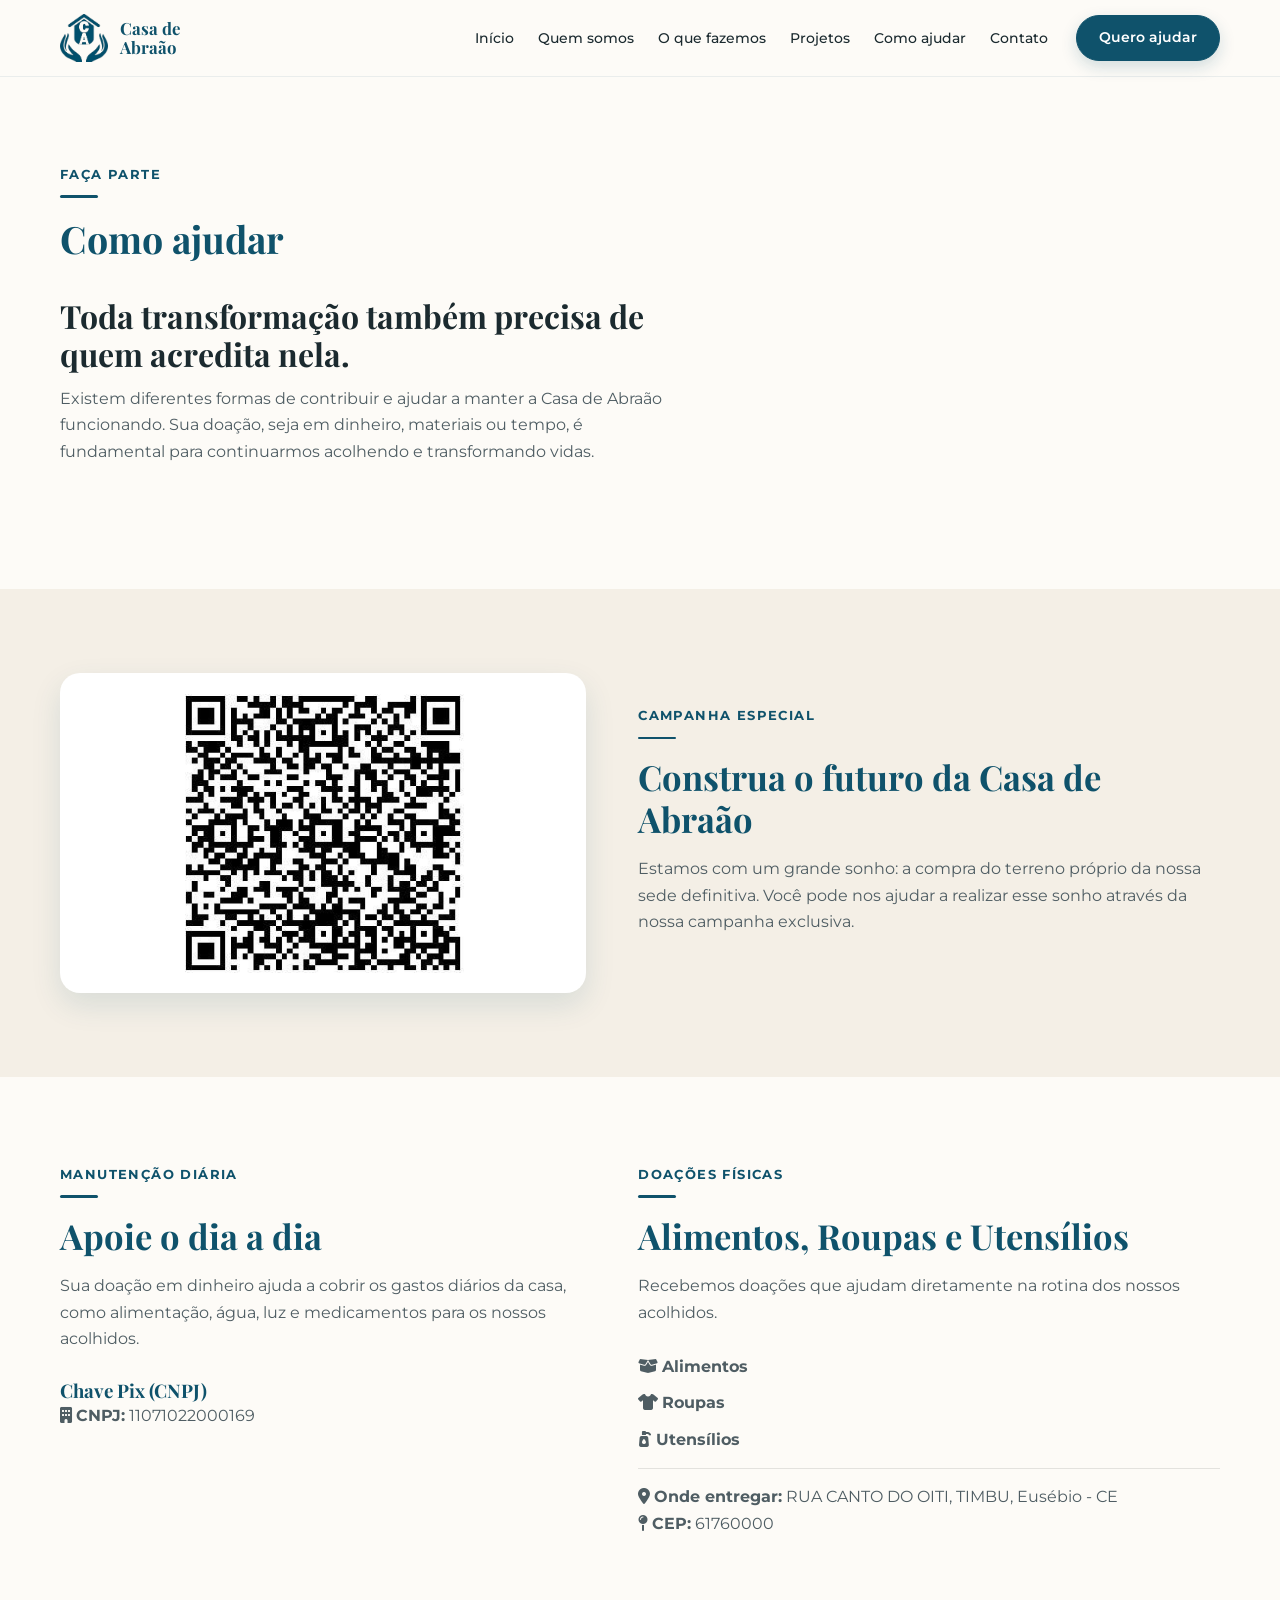
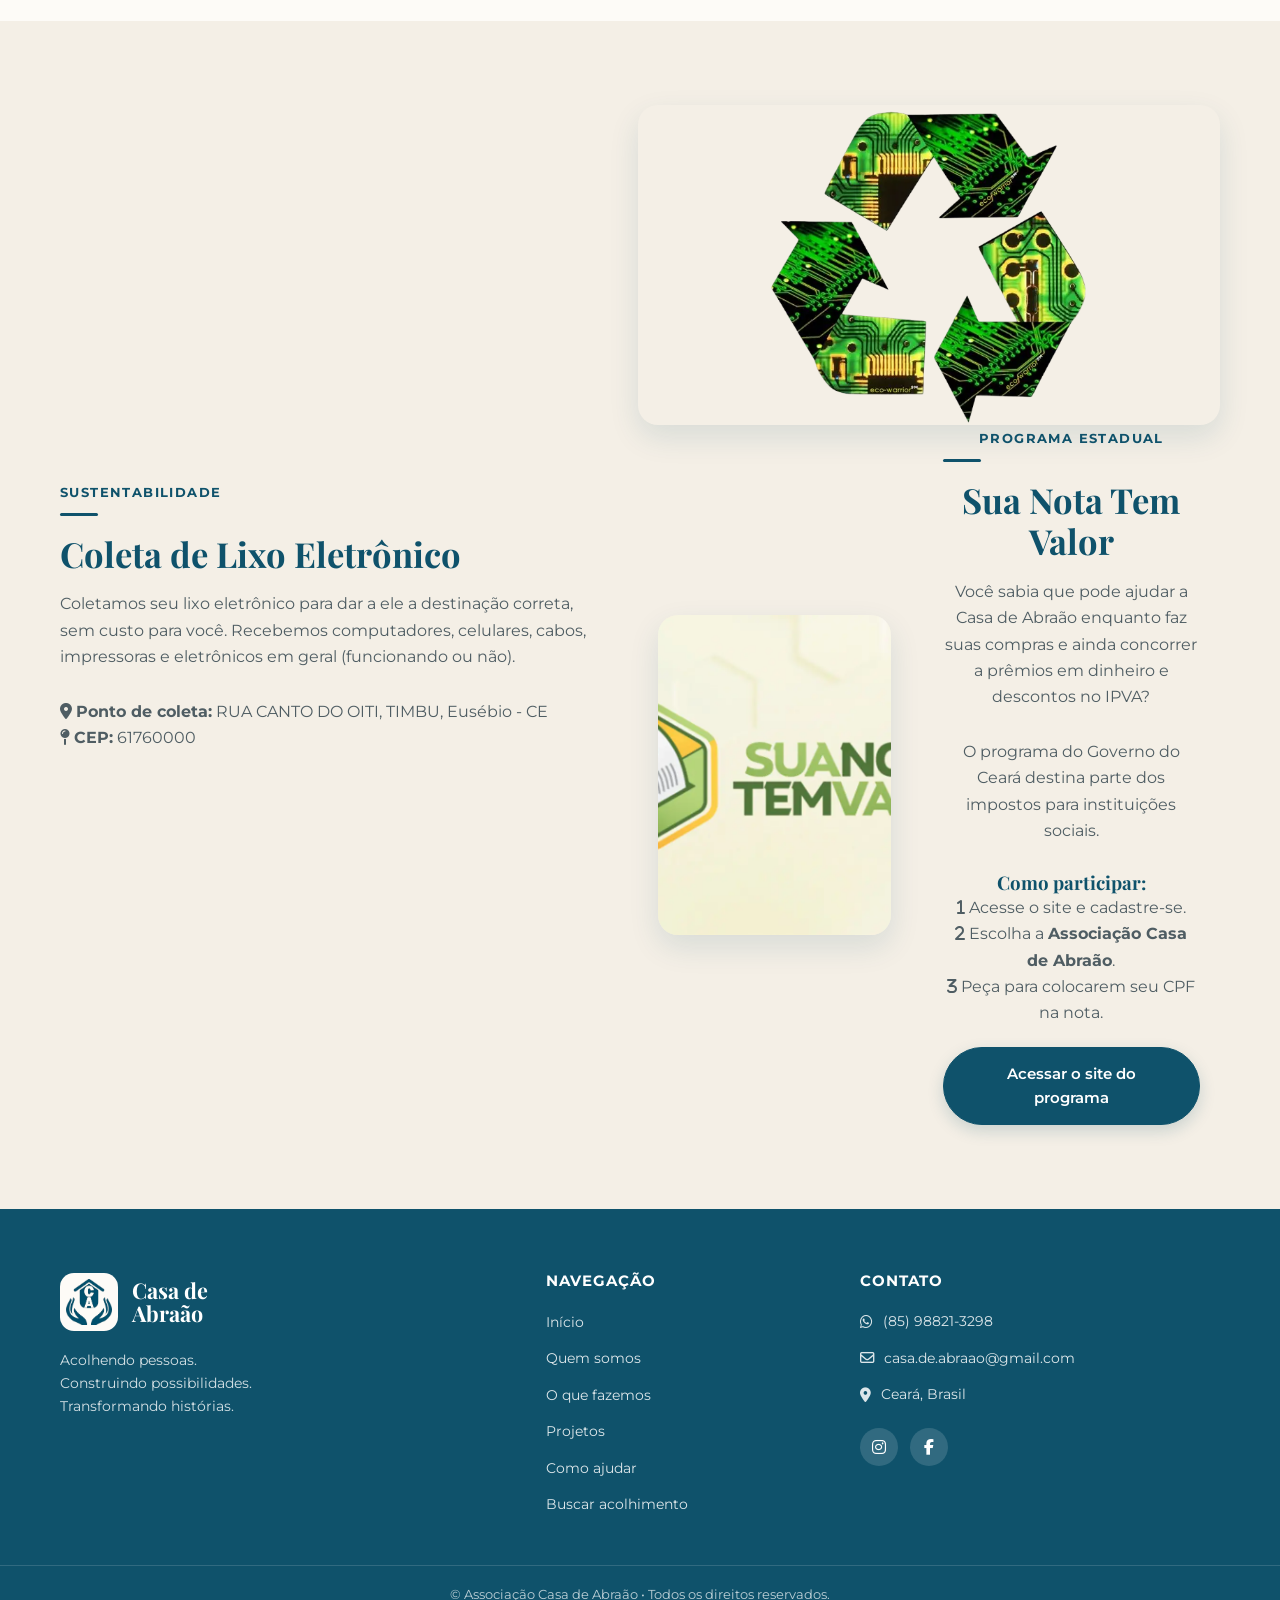
==== como-ajudar.html @ 3b18962f "Update como-ajudar.html" ====
<!DOCTYPE html>
<html lang="pt-BR">
<head>
    <meta charset="UTF-8">
    <meta name="viewport" content="width=device-width, initial-scale=1.0">
    <title>Como Ajudar | Casa de Abraão</title>

    <link rel="icon" type="image/webp" sizes="32x32" href="./assets/logo_casa_de_abraao-semfundo.webp">
    <link rel="preconnect" href="https://fonts.googleapis.com">
    <link rel="preconnect" href="https://fonts.gstatic.com" crossorigin>
    <link href="https://fonts.googleapis.com/css2?family=Montserrat:wght@400;500;600;700&family=Playfair+Display:ital,wght@0,500;0,600;0,700;1,500;1,600&display=swap" rel="stylesheet">
    <link rel="stylesheet" href="https://cdnjs.cloudflare.com/ajax/libs/font-awesome/6.4.0/css/all.min.css">
    <link rel="stylesheet" href="style.css">
</head>
<body>

    <!-- HEADER (Copiado do index) -->
    <header class="site-header">
        <div class="container header-inner">
            <a href="index.html" class="brand">
                <img src="./assets/logo_casa_de_abraao-semfundo.webp" alt="Logo Casa de Abraão">
                <span class="brand-title">Casa de<br>Abraão</span>
            </a>
            <button class="menu-toggle" id="menuToggle" aria-label="Abrir menu" aria-expanded="false" aria-controls="mainNav">
                <i class="fa-solid fa-bars"></i>
            </button>
            <nav class="main-nav" id="mainNav" aria-label="Navegação principal">
                <ul class="nav-list">
                    <li><a href="index.html" class="nav-link">Início</a></li>
                    <li><a href="index.html#quem-somos" class="nav-link">Quem somos</a></li>
                    <li><a href="index.html#como-atuamos" class="nav-link">O que fazemos</a></li>
                    <li><a href="index.html#projetos" class="nav-link">Projetos</a></li>
                    <li><a href="como-ajudar.html" class="nav-link">Como ajudar</a></li>
                    <li><a href="index.html#contato" class="nav-link">Contato</a></li>
                </ul>
                <a href="#doacoes" class="btn btn-primary btn-sm nav-cta">Quero ajudar</a>
            </nav>
        </div>
    </header>

    <main>
        <!-- TOPO -->
        <section class="section">
            <div class="container">
                <div class="section-header">
                    <span class="section-tag">Faça parte</span>
                    <div class="tag-line"></div>
                    <h2>Como ajudar</h2>
                </div>
                <div class="ajudar-intro">
                    <h3>Toda transformação também precisa de quem acredita nela.</h3>
                    <p>Existem diferentes formas de contribuir e ajudar a manter a Casa de Abraão funcionando. Sua doação, seja em dinheiro, materiais ou tempo, é fundamental para continuarmos acolhendo e transformando vidas.</p>
                </div>
            </div>
        </section>

        <!-- 1. CAMPANHA DO TERRENO -->
        <section class="section apoio" id="doacoes">
            <div class="container apoio-grid">
                <div class="apoio-media" style="text-align: center;">
                    <img src="./assets/qrcode-terreno.webp" alt="QR Code para doação do terreno" style="object-fit: contain; background: var(--white); padding: 20px;">
                </div>
                <div class="apoio-content">
                    <span class="section-tag">Campanha Especial</span>
                    <div class="tag-line"></div>
                    <h2>Construa o futuro da Casa de Abraão</h2>
                    <p>Estamos com um grande sonho: a compra do terreno próprio da nossa sede definitiva. Você pode nos ajudar a realizar esse sonho através da nossa campanha exclusiva.</p>
                </div>
            </div>
        </section>
        <!-- 2. MANUTENÇÃO E DOAÇÕES FÍSICAS -->
        <section class="section">
            <div class="container">
                <!-- Usando o apoio-grid nativo de vocês (que já vira 1 coluna no mobile) -->
                <div class="apoio-grid" style="align-items: flex-start;">
                    
                    <!-- Manutenção -->
                    <div class="apoio-content">
                        <span class="section-tag">Manutenção Diária</span>
                        <div class="tag-line"></div>
                        <h2>Apoie o dia a dia</h2>
                        <p>Sua doação em dinheiro ajuda a cobrir os gastos diários da casa, como alimentação, água, luz e medicamentos para os nossos acolhidos.</p>
                        <div class="requisitos-acolhimento" style="margin-top: 20px;">
                            <h3>Chave Pix (CNPJ)</h3>
                            <ul class="lista-requisitos">
                                <li class="requisito-item">
                                    <i class="fa-solid fa-building"></i>
                                    <span><strong>CNPJ:</strong> 11071022000169</span>
                                </li>
                            </ul>
                        </div>
                    </div>

                    <!-- Doações Físicas -->
                     <div class="apoio-content">
                        <span class="section-tag">Doações Físicas</span>
                        <div class="tag-line"></div>
                        <h2>Alimentos, Roupas e Utensílios</h2>
                        <p>Recebemos doações que ajudam diretamente na rotina dos nossos acolhidos.</p>
                        <div class="requisitos-acolhimento" style="margin-top: 20px;">
                            <ul class="lista-requisitos" style="margin-bottom: 15px;">
                                <li class="requisito-item" style="margin-bottom: 10px;">
                                    <i class="fa-solid fa-box-open"></i>
                                    <span><strong>Alimentos</strong></span>
                                </li>
                                <li class="requisito-item" style="margin-bottom: 10px;">
                                    <i class="fa-solid fa-shirt"></i>
                                    <span><strong>Roupas</strong></span>
                                </li>
                                <li class="requisito-item">
                                    <i class="fa-solid fa-pump-soap"></i>
                                    <span><strong>Utensílios</strong></span>
                                </li>
                            </ul>
                            <p style="margin: 0; padding-top: 15px; border-top: 1px solid rgba(0,0,0,0.1);">
                                <span><i class="fa-solid fa-location-dot"></i> <strong>Onde entregar:</strong> RUA CANTO DO OITI, TIMBU, Eusébio - CE</span><br>
                                <span><i class="fa-solid fa-map-pin"></i> <strong>CEP:</strong> 61760000</span>
                            </p>
                        </div>
                    </div>

                </div>
            </div>
        </section>

        <!-- 3. RECICLAGEM DE LIXO ELETRÔNICO (Fundo bege, imagem invertida) -->
        <section class="section projetos">
            <div class="container apoio-grid">
                <div class="apoio-content">
                    <span class="section-tag">Sustentabilidade</span>
                    <div class="tag-line"></div>
                    <h2>Coleta de Lixo Eletrônico</h2>
                    <p>Coletamos seu lixo eletrônico para dar a ele a destinação correta, sem custo para você. Recebemos computadores, celulares, cabos, impressoras e eletrônicos em geral (funcionando ou não).</p>
                   <p style="margin: 0;">
                        <span><i class="fa-solid fa-location-dot"></i> <strong>Ponto de coleta:</strong> RUA CANTO DO OITI, TIMBU, Eusébio - CE</span><br>
                        <span><i class="fa-solid fa-map-pin"></i> <strong>CEP:</strong> 61760000</span>
                    </p>
                </div>
               <div class="apoio-media" style="text-align: center;">
                 <img src="./assets/eletronico.webp" alt="Coleta de lixo eletrônico" style="object-fit: contain; height: auto; max-height: 320px; margin: 0 auto;>
                </div>
            </div>
        </section>

        <!-- 4. SUA NOTA TEM VALOR (Fundo branco, imagem normal) -->
        <section class="section">
            <div class="container apoio-grid">
                <div class="apoio-media">
                    <!-- Substituir pela foto real da nota fiscal ou programa -->
                    <img src="./assets/sua-nota-tem-valor.webp" alt="Programa Sua Nota Tem Valor">
                </div>
                <div class="apoio-content">
                    <span class="section-tag">Programa Estadual</span>
                    <div class="tag-line"></div>
                    <h2>Sua Nota Tem Valor</h2>
                    <p>Você sabia que pode ajudar a Casa de Abraão enquanto faz suas compras e ainda concorrer a prêmios em dinheiro e descontos no IPVA?</p>
                    <p>O programa do Governo do Ceará destina parte dos impostos para instituições sociais.</p>
                    
                    <div class="requisitos-acolhimento">
                        <h3>Como participar:</h3>
                        <ul class="lista-requisitos">
                            <li class="requisito-item">
                                <i class="fa-solid fa-1"></i>
                                <span>Acesse o site e cadastre-se.</span>
                            </li>
                            <li class="requisito-item">
                                <i class="fa-solid fa-2"></i>
                                <span>Escolha a <strong>Associação Casa de Abraão</strong>.</span>
                            </li>
                            <li class="requisito-item">
                                <i class="fa-solid fa-3"></i>
                                <span>Peça para colocarem seu CPF na nota.</span>
                            </li>
                        </ul>
                    </div>
                    <a href="https://suanotatemvalor.sefaz.ce.gov.br" target="_blank" rel="noopener noreferrer" class="btn btn-primary" style="margin-top: 20px;">Acessar o site do programa</a>
                </div>
            </div>
        </section>
    </main>

    <!-- FOOTER (Copiado do index) -->
    <footer class="site-footer" id="contato">
        <div class="container footer-grid">
            <div class="footer-brand">
                <div class="footer-logo-wrap">
                    <div class="footer-logo-badge">
                        <img src="./assets/logo_casa_de_abraao-semfundo.webp" alt="Logo Casa de Abraão">
                    </div>
                    <span class="footer-brand-name">Casa de<br>Abraão</span>
                </div>
                <p>Acolhendo pessoas.<br>Construindo possibilidades.<br>Transformando histórias.</p>
            </div>
            <nav class="footer-col" aria-label="Navegação do rodapé">
                <h3>Navegação</h3>
                <ul>
                    <li><a href="index.html">Início</a></li>
                    <li><a href="index.html#quem-somos">Quem somos</a></li>
                    <li><a href="index.html#como-atuamos">O que fazemos</a></li>
                    <li><a href="index.html#projetos">Projetos</a></li>
                    <li><a href="como-ajudar.html">Como ajudar</a></li>
                    <li><a href="index.html#pedir-ajuda">Buscar acolhimento</a></li>
                </ul>
            </nav>
            <div class="footer-col">
                <h3>Contato</h3>
                <ul class="contact-list">
                    <li><a href="https://wa.me/5585988213298" target="_blank" rel="noopener noreferrer"><i class="fa-brands fa-whatsapp"></i> (85) 98821-3298</a></li>
                    <li><a href="mailto:casa.de.abraao@gmail.com"><i class="fa-regular fa-envelope"></i> casa.de.abraao@gmail.com</a></li>
                    <li><span><i class="fa-solid fa-location-dot"></i> Ceará, Brasil</span></li>
                </ul>
                <div class="social-links">
                    <a href="https://www.instagram.com/casadeabraao/" aria-label="Instagram" title="Instagram" target="_blank"><i class="fa-brands fa-instagram"></i></a>
                    <a href="https://www.facebook.com/casade.abraao/" aria-label="Facebook" title="Facebook" target="_blank"><i class="fa-brands fa-facebook-f"></i></a>
                </div>
            </div>
        </div>
        <div class="footer-bottom">
            <div class="container">
                <p>&copy; Associação Casa de Abraão • Todos os direitos reservados.</p>
            </div>
        </div>
    </footer>

    <script>
        const menuToggle = document.getElementById('menuToggle');
        const mainNav = document.getElementById('mainNav');
        menuToggle.addEventListener('click', () => {
            const isOpen = mainNav.classList.toggle('is-open');
            menuToggle.setAttribute('aria-expanded', isOpen);
            menuToggle.innerHTML = isOpen ? '<i class="fa-solid fa-xmark"></i>' : '<i class="fa-solid fa-bars"></i>';
        });
        mainNav.querySelectorAll('a').forEach(link => {
            link.addEventListener('click', () => {
                mainNav.classList.remove('is-open');
                menuToggle.setAttribute('aria-expanded', 'false');
                menuToggle.innerHTML = '<i class="fa-solid fa-bars"></i>';
            });
        });
    </script>
</body>
</html>
---- style.css ----
:root {
    --bg-cream: #fdfbf7;
    --bg-warm: #f4efe6;
    --primary: #0f526b;
    --primary-dark: #0a3c4f;
    --sage: #7f948c;
    --ink: #1b2a2f;
    --text: #4f5d63;
    --white: #ffffff;
    --radius: 16px;
    --shadow-sm: 0 6px 18px rgba(15, 82, 107, 0.08);
    --shadow-md: 0 12px 30px rgba(15, 82, 107, 0.12);
}

*, *::before, *::after {
    box-sizing: border-box;
    margin: 0;
    padding: 0;
}

html {
    scroll-behavior: smooth;
    scroll-padding-top: 84px;
}

body {
    font-family: 'Montserrat', sans-serif;
    background-color: var(--bg-cream);
    color: var(--text);
    line-height: 1.65;
    overflow-x: hidden;
    -webkit-font-smoothing: antialiased;
}

img {
    display: block;
    max-width: 100%;
}

a {
    color: inherit;
    text-decoration: none;
}

ul {
    list-style: none;
}

h1, h2, h3 {
    font-family: 'Playfair Display', Georgia, serif;
    color: var(--primary);
    line-height: 1.2;
}

.container {
    width: min(1160px, calc(100% - 40px));
    margin-inline: auto;
}

.section {
    padding: 84px 0;
}

/* TAGS E CABEÇALHOS DE SEÇÃO */
.section-tag {
    display: inline-block;
    font-family: 'Montserrat', sans-serif;
    font-size: 0.8rem;
    font-weight: 700;
    letter-spacing: 1.4px;
    text-transform: uppercase;
    color: var(--primary);
}

.section-tag.light {
    color: rgba(255, 255, 255, 0.8);
}

.tag-line {
    width: 38px;
    height: 2.5px;
    background-color: var(--primary);
    border-radius: 4px;
    margin: 8px 0 18px;
}

.tag-line.light {
    background-color: var(--white);
}

.section-header {
    margin-bottom: 36px;
}

.section-header h2 {
    font-size: clamp(1.85rem, 3vw, 2.35rem);
    font-weight: 700;
}

.section-header.light h2 {
    color: var(--white);
}

.section-cta {
    text-align: center;
    margin-top: 38px;
}

/* BOTÕES */
.btn {
    display: inline-flex;
    align-items: center;
    justify-content: center;
    gap: 10px;
    padding: 14px 28px;
    border-radius: 999px;
    font-family: 'Montserrat', sans-serif;
    font-size: 0.92rem;
    font-weight: 600;
    transition: background-color 0.25s ease, color 0.25s ease, transform 0.2s ease, box-shadow 0.25s ease;
    cursor: pointer;
    border: 1.5px solid transparent;
}

.btn:hover {
    transform: translateY(-2px);
}

.btn-sm {
    padding: 10px 22px;
    font-size: 0.88rem;
}

.btn-primary {
    background-color: var(--primary);
    color: var(--white);
    border-color: var(--primary);
    box-shadow: 0 6px 16px rgba(15, 82, 107, 0.18);
}

.btn-primary:hover {
    background-color: var(--primary-dark);
    border-color: var(--primary-dark);
    box-shadow: 0 10px 22px rgba(15, 82, 107, 0.25);
}

.btn-outline {
    background-color: transparent;
    color: var(--primary);
    border-color: var(--primary);
}

.btn-outline:hover {
    background-color: rgba(15, 82, 107, 0.07);
}

/* HEADER */
.site-header {
    position: sticky;
    top: 0;
    z-index: 1000;
    background-color: rgba(253, 251, 247, 0.95);
    backdrop-filter: blur(8px);
    border-bottom: 1px solid rgba(15, 82, 107, 0.08);
}

.header-inner {
    display: flex;
    align-items: center;
    justify-content: space-between;
    gap: 24px;
    min-height: 76px;
}

.brand {
    display: flex;
    align-items: center;
    gap: 12px;
    flex-shrink: 0;
}

.brand img {
    height: 48px;
    width: auto;
}

.brand-title {
    font-family: 'Playfair Display', Georgia, serif;
    font-size: 1.05rem;
    font-weight: 700;
    line-height: 1.15;
    color: var(--primary);
}

.main-nav {
    display: flex;
    align-items: center;
    gap: 28px;
}

.nav-list {
    display: flex;
    align-items: center;
    gap: 24px;
}

.nav-link {
    font-size: 0.9rem;
    font-weight: 500;
    color: var(--ink);
    transition: color 0.2s ease;
}

.nav-link:hover {
    color: var(--primary);
}

.menu-toggle {
    display: none;
    align-items: center;
    justify-content: center;
    width: 42px;
    height: 42px;
    border-radius: 10px;
    border: 1px solid rgba(15, 82, 107, 0.2);
    background: var(--white);
    color: var(--primary);
    font-size: 1.2rem;
    cursor: pointer;
}

/* HERO */
.hero {
    position: relative;
    min-height: 78vh;
    display: flex;
    align-items: center;
    padding: 72px 0;
    background-color: var(--bg-cream);
    background-image:
        linear-gradient(90deg, rgba(253, 251, 247, 0.98) 0%, rgba(253, 251, 247, 0.92) 42%, rgba(253, 251, 247, 0.15) 75%, rgba(253, 251, 247, 0) 100%),
        url('./assets/banner.webp');
    background-size: cover;
    background-position: right center;
    background-repeat: no-repeat;
}

.hero-content {
    max-width: 560px;
}

.hero-content h1 {
    font-size: clamp(2.5rem, 5vw, 3.8rem);
    font-weight: 700;
    line-height: 1.08;
    margin-bottom: 22px;
}

.hero-content h1 span {
    font-style: italic;
    font-weight: 600;
}

.hero-content p {
    font-size: 1rem;
    color: var(--text);
    max-width: 490px;
    margin-bottom: 34px;
}

.hero-actions {
    display: flex;
    flex-wrap: wrap;
    gap: 14px;
}

/* NOSSO PROPÓSITO */
.proposito-grid {
    display: grid;
    grid-template-columns: 0.85fr 1.35fr 1fr;
    align-items: center;
    gap: 44px;
}

.proposito-slogan p {
    font-family: 'Playfair Display', Georgia, serif;
    font-style: italic;
    font-size: clamp(1.5rem, 2.4vw, 2rem);
    line-height: 1.25;
    color: var(--sage);
    font-weight: 500;
}

.proposito-text h2 {
    font-size: clamp(1.7rem, 2.7vw, 2.2rem);
    margin-bottom: 18px;
}

.proposito-media img {
    width: 100%;
    max-width: 340px;
    height: 390px;
    margin-inline: auto;
    object-fit: cover;
    border-radius: 20px;
    box-shadow: var(--shadow-md);
}

/* COMO ATUAMOS */
.atuamos {
    background-color: var(--primary);
}

.atuamos-grid {
    display: grid;
    grid-template-columns: repeat(4, 1fr);
    gap: 22px;
}

.atuamos-card {
    background-color: var(--bg-cream);
    border-radius: var(--radius);
    padding: 30px 24px;
    box-shadow: 0 10px 24px rgba(0, 0, 0, 0.14);
    transition: transform 0.25s ease;
}

.atuamos-card:hover {
    transform: translateY(-4px);
}

.card-icon {
    width: 52px;
    height: 52px;
    border-radius: 50%;
    background-color: var(--bg-warm);
    color: var(--primary);
    display: grid;
    place-items: center;
    font-size: 1.25rem;
    margin-bottom: 18px;
}

.atuamos-card h3 {
    font-family: 'Montserrat', sans-serif;
    font-size: 1.05rem;
    font-weight: 700;
    color: var(--ink);
    margin-bottom: 10px;
}

.atuamos-card p {
    font-size: 0.9rem;
    line-height: 1.55;
    color: var(--text);
}

/* QUEM SOMOS */
.quem-somos-grid {
    display: grid;
    grid-template-columns: 1fr 1fr;
    align-items: center;
    gap: 56px;
}

.quem-somos-media img {
    width: 100%;
    height: 410px;
    object-fit: cover;
    border-radius: 20px;
    box-shadow: var(--shadow-md);
}

.quem-somos-content h2 {
    font-size: clamp(1.75rem, 2.8vw, 2.25rem);
    margin-bottom: 18px;
}

.quem-somos-content p {
    margin-bottom: 28px;
}

/* PROJETOS */
.projetos {
    background-color: var(--bg-warm);
}

.projetos-grid {
    display: grid;
    grid-template-columns: repeat(4, 1fr);
    gap: 20px;
}

.projeto-card {
    background-color: var(--white);
    border-radius: var(--radius);
    overflow: hidden;
    box-shadow: var(--shadow-sm);
    transition: transform 0.25s ease, box-shadow 0.25s ease;
}

.projeto-card:hover {
    transform: translateY(-4px);
    box-shadow: var(--shadow-md);
}

.projeto-card img {
    width: 100%;
    height: 190px;
    object-fit: cover;
}

.projeto-card-body {
    padding: 18px 18px 20px;
}

.projeto-card h3 {
    font-family: 'Montserrat', sans-serif;
    font-size: 1rem;
    font-weight: 700;
    color: var(--ink);
    line-height: 1.3;
}

/* DEPOIMENTO */
.depoimento {
    position: relative;
    min-height: 320px;
    display: flex;
    align-items: center;
    overflow: hidden;
    background-color: var(--primary-dark);
}

.depoimento-bg {
    position: absolute;
    inset: 0;
    width: 100%;
    height: 100%;
    object-fit: cover;
    object-position: center 40%;
}

.depoimento-overlay {
    position: absolute;
    inset: 0;
    background: linear-gradient(90deg, rgba(10, 60, 79, 0.88) 0%, rgba(10, 60, 79, 0.6) 55%, rgba(10, 60, 79, 0.2) 100%);
}

.depoimento-content {
    position: relative;
    z-index: 2;
    padding: 56px 0;
}

.depoimento blockquote {
    max-width: 620px;
    font-family: 'Playfair Display', Georgia, serif;
    font-style: italic;
    font-size: clamp(1.6rem, 3.2vw, 2.55rem);
    line-height: 1.25;
    color: var(--white);
}

/* COMO AJUDAR */
.ajudar-intro {
    max-width: 620px;
    margin-bottom: 40px;
}

.ajudar-intro h3 {
    font-size: clamp(1.5rem, 2.6vw, 2rem);
    color: var(--ink);
    margin-bottom: 12px;
}

.ajudar-grid {
    display: grid;
    grid-template-columns: repeat(5, 1fr);
    gap: 20px;
}

.ajudar-item {
    display: flex;
    flex-direction: column;
    align-items: center;
    text-align: center;
    gap: 14px;
    padding: 20px 12px;
    border-radius: var(--radius);
    background: var(--white);
    box-shadow: var(--shadow-sm);
}

.ajudar-icon {
    width: 68px;
    height: 68px;
    border-radius: 50%;
    background-color: var(--bg-warm);
    color: var(--primary);
    display: grid;
    place-items: center;
    font-size: 1.55rem;
}

.ajudar-item h4 {
    font-size: 0.9rem;
    font-weight: 600;
    color: var(--ink);
    line-height: 1.35;
}

/* PEDIR AJUDA */
.apoio {
    background-color: var(--bg-warm);
}

.apoio-grid {
    display: grid;
    grid-template-columns: 0.95fr 1.05fr;
    align-items: center;
    gap: 52px;
}

.apoio-media img {
    width: 100%;
    height: 320px;
    object-fit: cover;
    border-radius: 20px;
    box-shadow: var(--shadow-md);
}

.apoio-content h2 {
    font-size: clamp(1.7rem, 2.7vw, 2.2rem);
    margin-bottom: 16px;
}

.apoio-content p {
    margin-bottom: 28px;
}

/* FOOTER */
.site-footer {
    background-color: var(--primary);
    color: var(--white);
    padding-top: 64px;
}

.footer-grid {
    display: grid;
    grid-template-columns: 1.4fr 0.85fr 1.15fr;
    gap: 48px;
    padding-bottom: 48px;
}

.footer-logo-wrap {
    display: flex;
    align-items: center;
    gap: 14px;
    margin-bottom: 18px;
}

.footer-logo-badge {
    width: 58px;
    height: 58px;
    border-radius: 14px;
    background-color: var(--bg-cream);
    padding: 6px;
    display: grid;
    place-items: center;
    flex-shrink: 0;
}

.footer-logo-badge img {
    width: 100%;
    height: 100%;
    object-fit: contain;
}

.footer-brand-name {
    font-family: 'Playfair Display', Georgia, serif;
    font-size: 1.35rem;
    font-weight: 700;
    line-height: 1.1;
}

.footer-brand p {
    font-size: 0.9rem;
    color: rgba(255, 255, 255, 0.82);
    line-height: 1.6;
}

.footer-col h3 {
    font-family: 'Montserrat', sans-serif;
    font-size: 0.92rem;
    font-weight: 700;
    text-transform: uppercase;
    letter-spacing: 1px;
    color: var(--white);
    margin-bottom: 18px;
}

.footer-col ul {
    display: flex;
    flex-direction: column;
    gap: 10px;
}

.footer-col a,
.footer-col span {
    display: inline-flex;
    align-items: center;
    gap: 10px;
    font-size: 0.9rem;
    color: rgba(255, 255, 255, 0.86);
    transition: color 0.2s ease;
}

.footer-col a:hover {
    color: var(--white);
}

.social-links {
    display: flex;
    gap: 12px;
    margin-top: 20px;
}

.social-links a {
    width: 38px;
    height: 38px;
    border-radius: 50%;
    background-color: rgba(255, 255, 255, 0.14);
    color: var(--white);
    display: grid;
    place-items: center;
    font-size: 1rem;
    transition: background-color 0.2s ease, transform 0.2s ease;
}

.social-links a:hover {
    background-color: var(--white);
    color: var(--primary);
    transform: translateY(-2px);
}

.footer-bottom {
    border-top: 1px solid rgba(255, 255, 255, 0.14);
    padding: 18px 0;
    text-align: center;
}

.footer-bottom p {
    font-size: 0.82rem;
    color: rgba(255, 255, 255, 0.72);
}

/* ==========================================
   RESPONSIVO (TABLET E MOBILE)
   ========================================== */
@media (max-width: 1024px) {
    .proposito-grid {
        grid-template-columns: 1fr 1fr;
    }

    .proposito-slogan {
        grid-column: 1 / -1;
    }

    .atuamos-grid,
    .projetos-grid {
        grid-template-columns: repeat(2, 1fr);
    }

    .ajudar-grid {
        grid-template-columns: repeat(3, 1fr);
    }
}

@media (max-width: 900px) {
    .menu-toggle {
        display: inline-flex;
    }

    .main-nav {
        position: absolute;
        top: 100%;
        left: 0;
        right: 0;
        flex-direction: column;
        align-items: stretch;
        gap: 16px;
        padding: 20px 24px 24px;
        background-color: var(--bg-cream);
        border-bottom: 1px solid rgba(15, 82, 107, 0.12);
        box-shadow: 0 14px 28px rgba(15, 82, 107, 0.12);
        display: none;
    }

    .main-nav.is-open {
        display: flex;
    }

    .nav-list {
        flex-direction: column;
        align-items: flex-start;
        gap: 14px;
    }

    .nav-cta {
        width: 100%;
    }
}

@media (max-width: 768px) {
    .section {
        padding: 60px 0;
    }

    .hero {
        min-height: auto;
        padding: 56px 0;
        background-image:
            linear-gradient(180deg, rgba(253, 251, 247, 0.94) 0%, rgba(253, 251, 247, 0.86) 100%),
            url('./assets/banner.webp');
        background-position: center;
    }

    .hero-actions {
        flex-direction: column;
        align-items: stretch;
    }

    .proposito-grid,
    .quem-somos-grid,
    .apoio-grid,
    .footer-grid {
        grid-template-columns: 1fr;
        gap: 32px;
    }

    .proposito-media img,
    .quem-somos-media img,
    .apoio-media img {
        height: 280px;
        max-width: 100%;
    }

    .atuamos-grid {
        grid-template-columns: 1fr;
    }

    .projetos-grid {
        grid-template-columns: repeat(2, 1fr);
        gap: 14px;
    }

    .projeto-card img {
        height: 140px;
    }

    .ajudar-grid {
        grid-template-columns: repeat(2, 1fr);
        gap: 14px;
    }

    /* Centraliza o 5º item na última linha no mobile */
    .ajudar-grid .ajudar-item:last-child {
        grid-column: 1 / -1;
        max-width: 240px;
        width: 100%;
        justify-self: center;
    }
}

@media (max-width: 420px) {
    .projetos-grid {
        grid-template-columns: 1fr;
    }
}
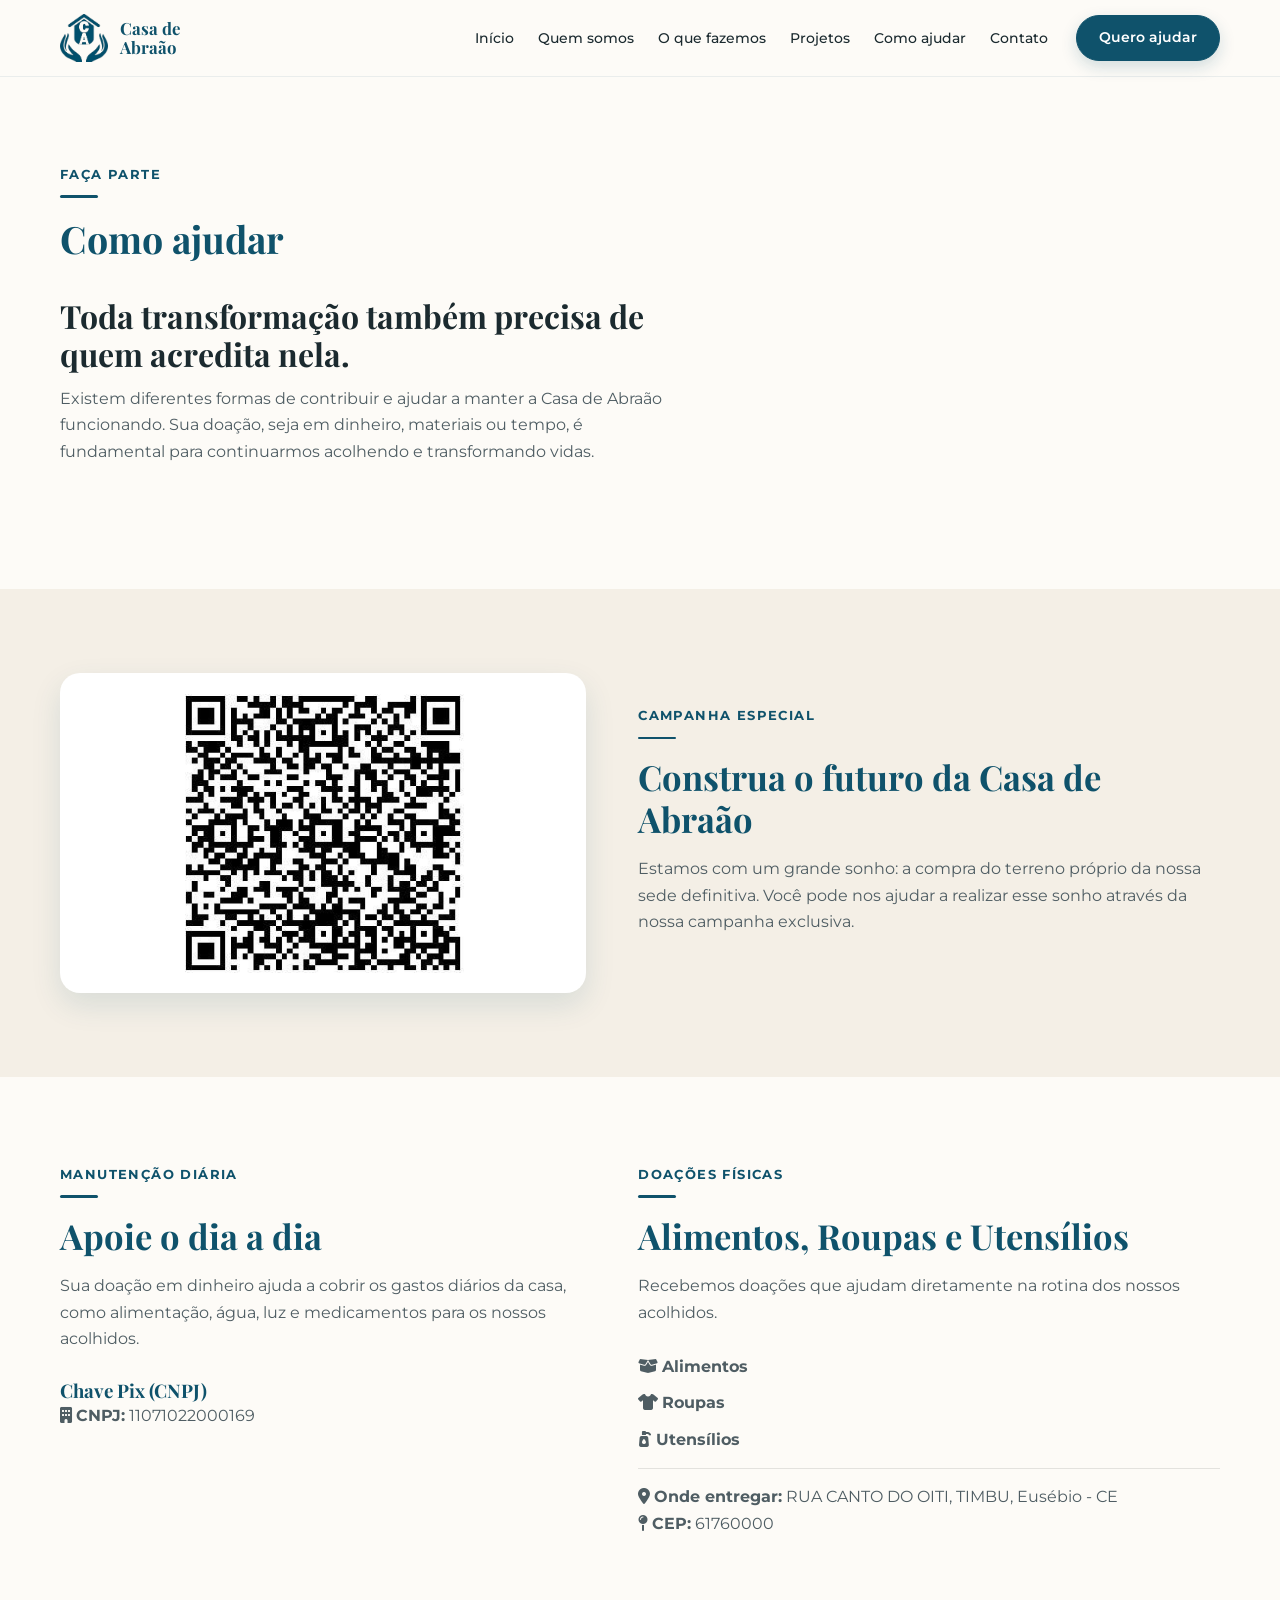
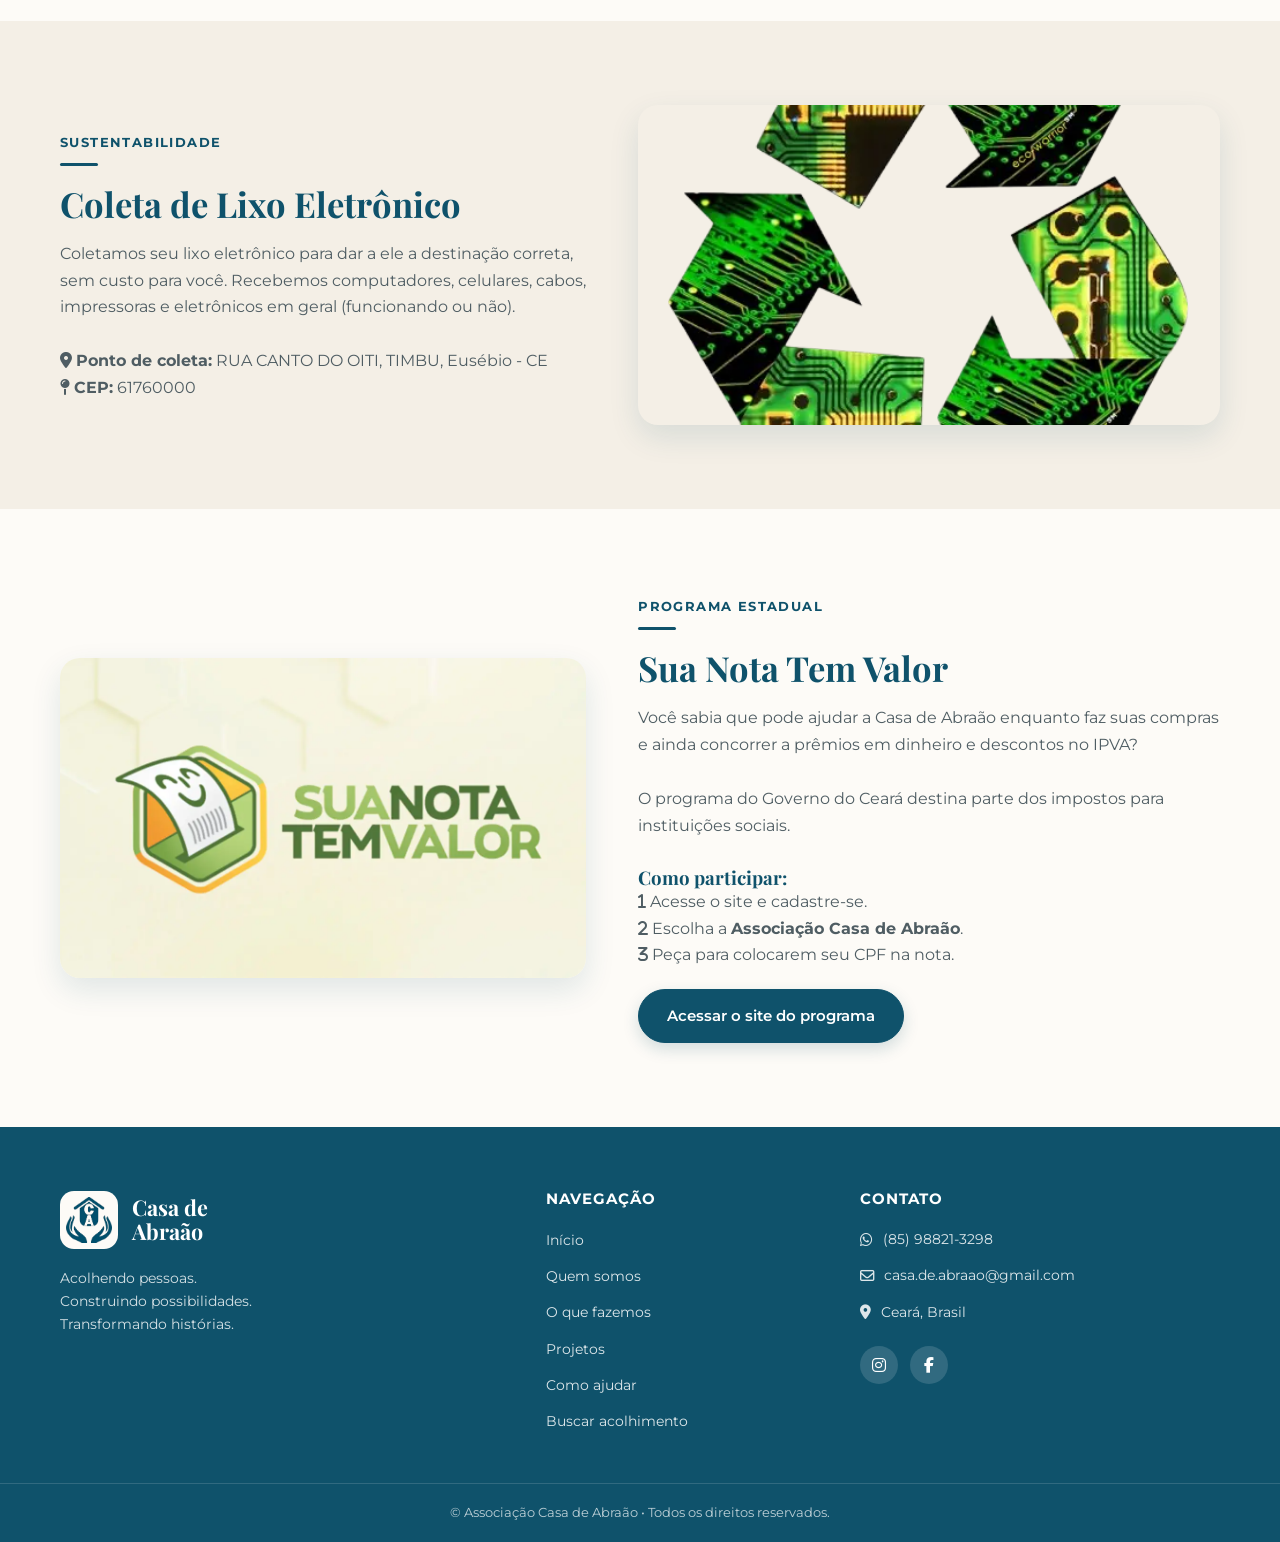
==== commit 88946150: "Update como-ajudar.html" ====
--- a/como-ajudar.html
+++ b/como-ajudar.html
@@ -137,7 +137,7 @@
                     </p>
                 </div>
                <div class="apoio-media" style="text-align: center;">
-                 <img src="./assets/eletronico.webp" alt="Coleta de lixo eletrônico" style="object-fit: contain; height: auto; max-height: 320px; margin: 0 auto;>
+                 <img src="./assets/eletronico.webp" alt="Coleta de lixo eletrônico">
                 </div>
             </div>
         </section>
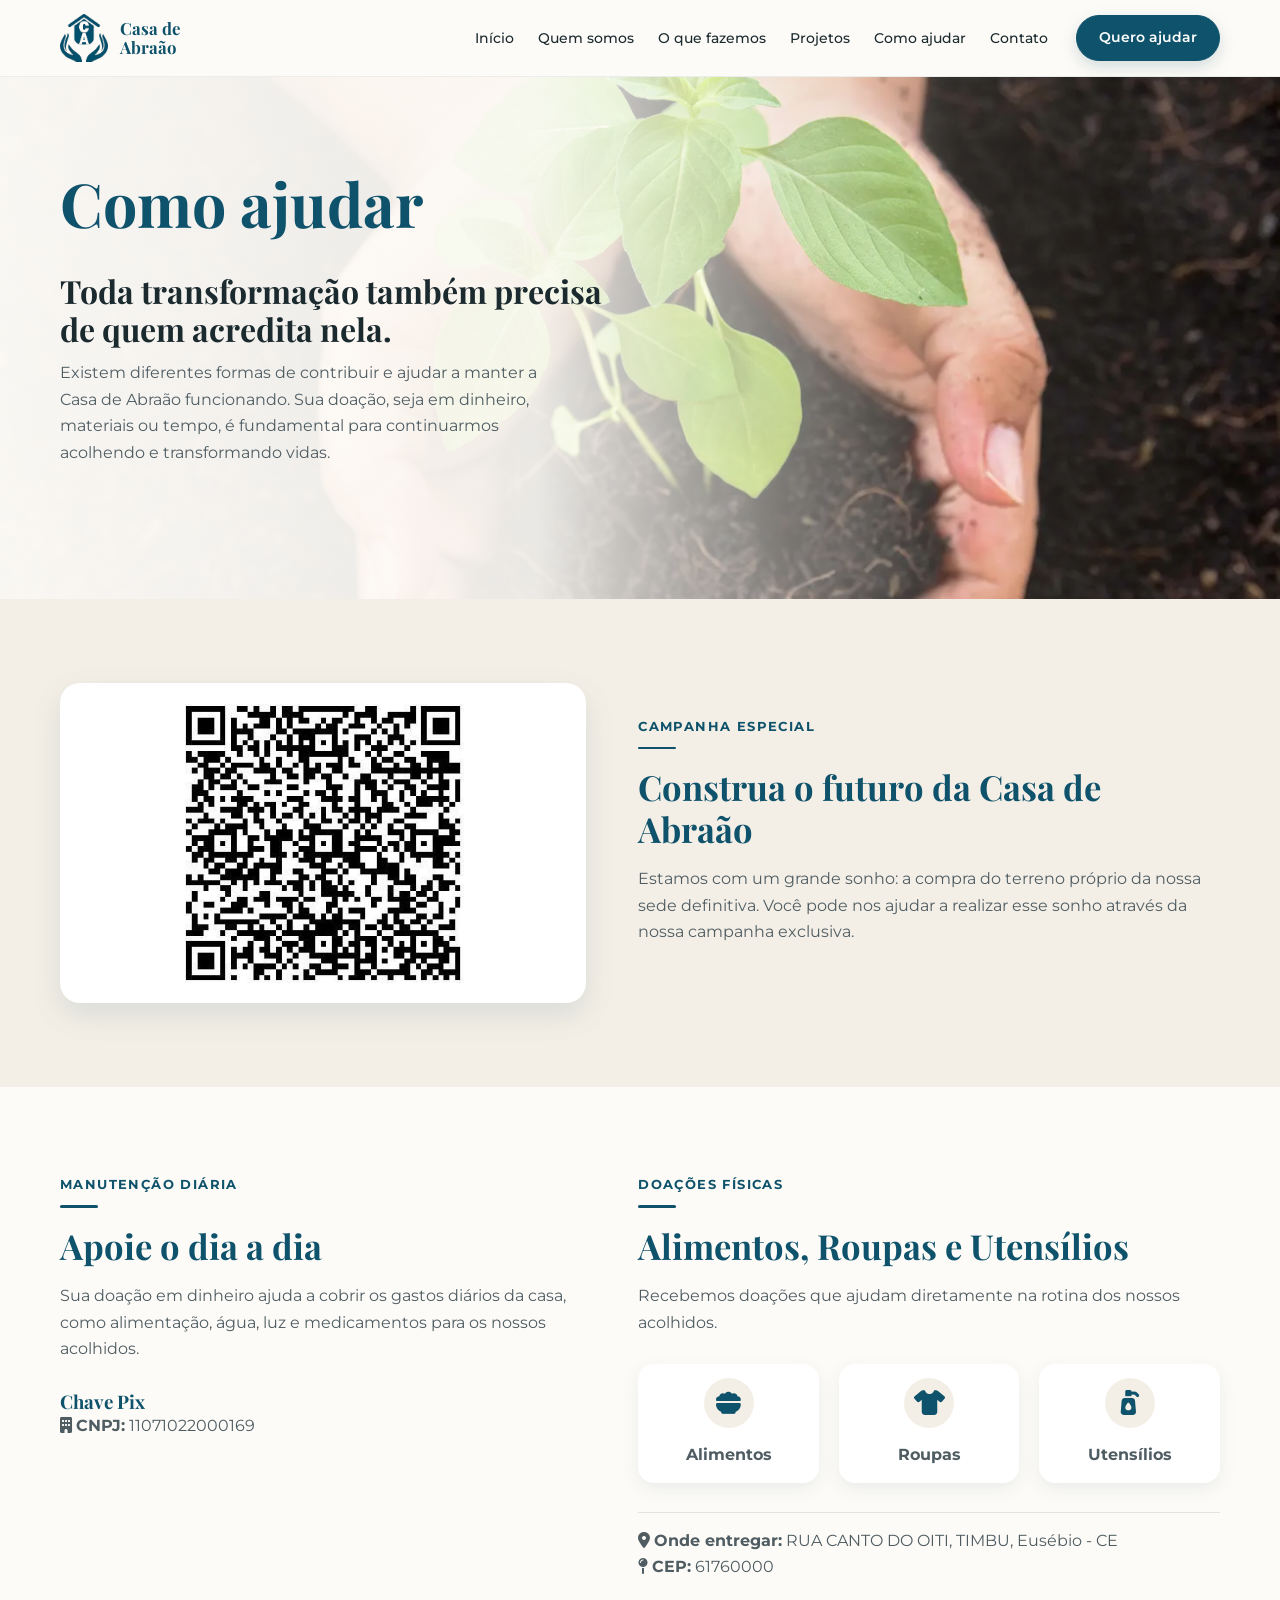
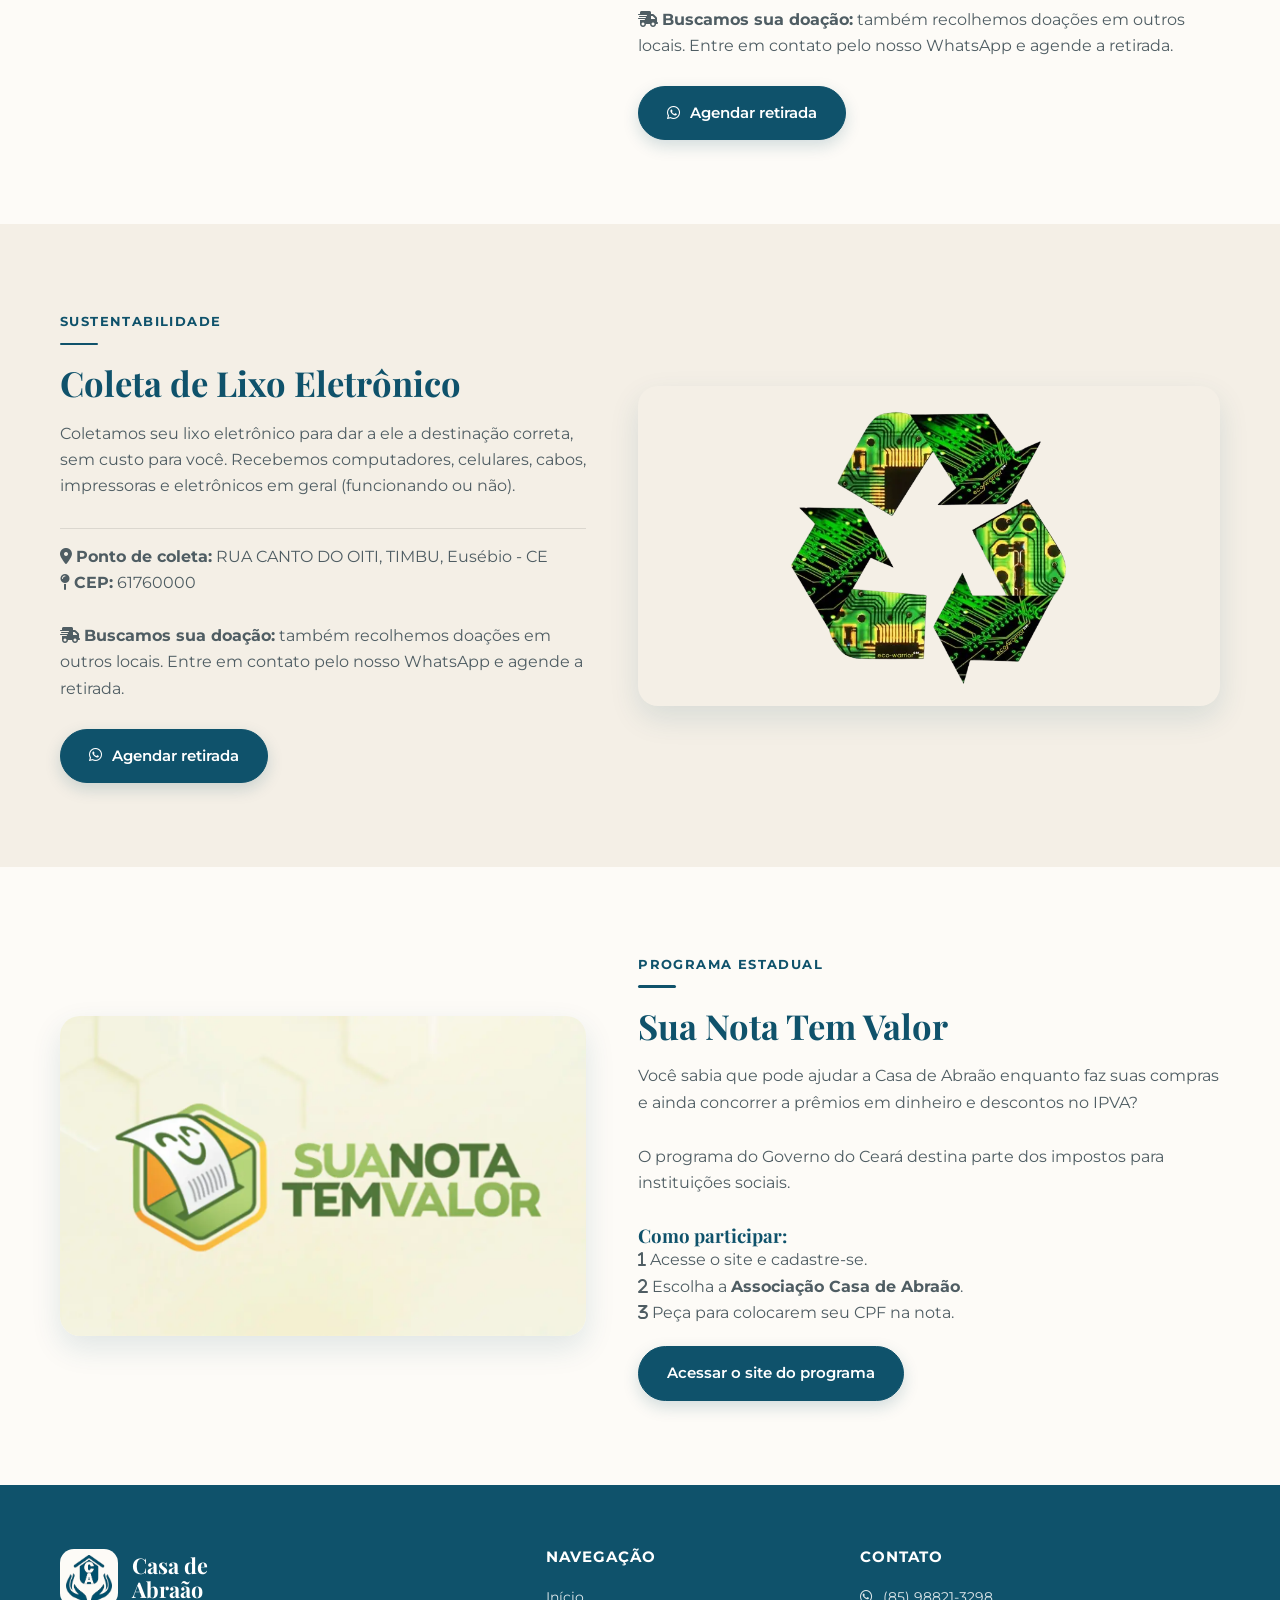
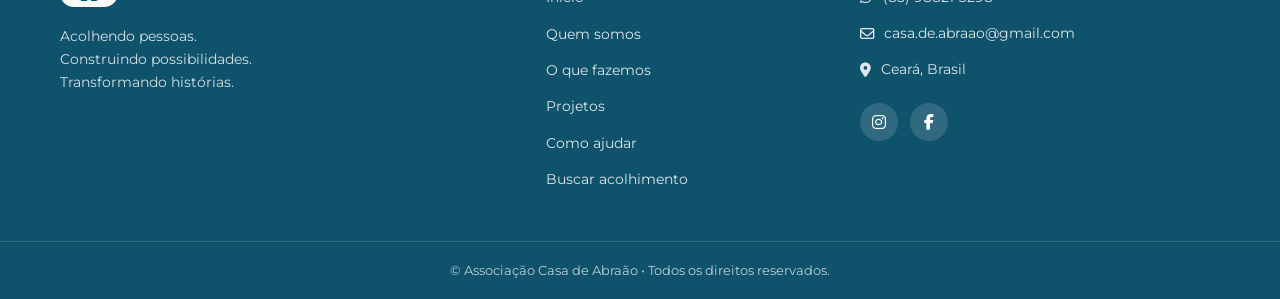
==== commit c1e790ed: "muitos ajustes" ====
--- a/como-ajudar.html
+++ b/como-ajudar.html
@@ -39,17 +39,18 @@
     </header>
 
     <main>
-        <!-- TOPO -->
-        <section class="section">
-            <div class="container">
-                <div class="section-header">
-                    <span class="section-tag">Faça parte</span>
-                    <div class="tag-line"></div>
-                    <h2>Como ajudar</h2>
+        <!-- HERO -->
+        <section class="ajuda-hero" id="inicio">
+            <div class="container hero-inner">
+                <div class="hero-content">
+                   <div class="section-header">
+                    <h1>Como ajudar</h1>
                 </div>
                 <div class="ajudar-intro">
                     <h3>Toda transformação também precisa de quem acredita nela.</h3>
                     <p>Existem diferentes formas de contribuir e ajudar a manter a Casa de Abraão funcionando. Sua doação, seja em dinheiro, materiais ou tempo, é fundamental para continuarmos acolhendo e transformando vidas.</p>
+                </div>
+                    </div>
                 </div>
             </div>
         </section>
@@ -81,13 +82,9 @@
                         <h2>Apoie o dia a dia</h2>
                         <p>Sua doação em dinheiro ajuda a cobrir os gastos diários da casa, como alimentação, água, luz e medicamentos para os nossos acolhidos.</p>
                         <div class="requisitos-acolhimento" style="margin-top: 20px;">
-                            <h3>Chave Pix (CNPJ)</h3>
-                            <ul class="lista-requisitos">
-                                <li class="requisito-item">
-                                    <i class="fa-solid fa-building"></i>
-                                    <span><strong>CNPJ:</strong> 11071022000169</span>
-                                </li>
-                            </ul>
+                            <h3>Chave Pix</h3>
+                                 <i class="fa-solid fa-building"></i>
+                                 <span><strong>CNPJ:</strong> 11071022000169</span>
                         </div>
                     </div>
 
@@ -98,23 +95,35 @@
                         <h2>Alimentos, Roupas e Utensílios</h2>
                         <p>Recebemos doações que ajudam diretamente na rotina dos nossos acolhidos.</p>
                         <div class="requisitos-acolhimento" style="margin-top: 20px;">
-                            <ul class="lista-requisitos" style="margin-bottom: 15px;">
-                                <li class="requisito-item" style="margin-bottom: 10px;">
-                                    <i class="fa-solid fa-box-open"></i>
-                                    <span><strong>Alimentos</strong></span>
-                                </li>
-                                <li class="requisito-item" style="margin-bottom: 10px;">
-                                    <i class="fa-solid fa-shirt"></i>
-                                    <span><strong>Roupas</strong></span>
-                                </li>
-                                <li class="requisito-item">
-                                    <i class="fa-solid fa-pump-soap"></i>
-                                    <span><strong>Utensílios</strong></span>
-                                </li>
-                            </ul>
+                             <div class="doacao-grid">
+                                <article class="doacao-item">
+                                    <div class="doacao-icon">
+                                        <i class="fa-solid fa-bowl-food"></i>
+                                    </div>
+                                    <h4>Alimentos</h4>
+                                </article>
+
+                                <article class="doacao-item">
+                                    <div class="doacao-icon">
+                                        <i class="fa-solid fa-shirt"></i>
+                                    </div>
+                                    <h4>Roupas</h4>
+                                </article>
+
+                                <article class="doacao-item">
+                                    <div class="doacao-icon">
+                                        <i class="fa-solid fa-pump-soap"></i>
+                                    </div>
+                                    <h4>Utensílios</h4>
+                                </article>
+                            </div>
                             <p style="margin: 0; padding-top: 15px; border-top: 1px solid rgba(0,0,0,0.1);">
                                 <span><i class="fa-solid fa-location-dot"></i> <strong>Onde entregar:</strong> RUA CANTO DO OITI, TIMBU, Eusébio - CE</span><br>
-                                <span><i class="fa-solid fa-map-pin"></i> <strong>CEP:</strong> 61760000</span>
+                                <span><i class="fa-solid fa-map-pin"></i> <strong>CEP:</strong> 61760000</span><br><br>
+                                <span><i class="fa-solid fa-truck-fast"></i> <strong>Buscamos sua doação:</strong> também recolhemos doações em outros locais. Entre em contato pelo nosso WhatsApp e agende a retirada.</span><br><br>
+                                <a href="https://wa.me/5585988213298?text=Ol%C3%A1!%20Gostaria%20de%20informa%C3%A7%C3%B5es%20sobre%20acolhimento%20na%20Casa%20de%20Abra%C3%A3o." target="_blank" rel="noopener noreferrer" class="btn btn-primary">
+                                    <i class="fa-brands fa-whatsapp"></i> Agendar retirada
+                                </a>
                             </p>
                         </div>
                     </div>
@@ -131,13 +140,17 @@
                     <div class="tag-line"></div>
                     <h2>Coleta de Lixo Eletrônico</h2>
                     <p>Coletamos seu lixo eletrônico para dar a ele a destinação correta, sem custo para você. Recebemos computadores, celulares, cabos, impressoras e eletrônicos em geral (funcionando ou não).</p>
-                   <p style="margin: 0;">
+                   <p style="margin: 0; padding-top: 15px; border-top: 1px solid rgba(0,0,0,0.1);">
                         <span><i class="fa-solid fa-location-dot"></i> <strong>Ponto de coleta:</strong> RUA CANTO DO OITI, TIMBU, Eusébio - CE</span><br>
-                        <span><i class="fa-solid fa-map-pin"></i> <strong>CEP:</strong> 61760000</span>
+                        <span><i class="fa-solid fa-map-pin"></i> <strong>CEP:</strong> 61760000</span><br><br>
+                        <span><i class="fa-solid fa-truck-fast"></i> <strong>Buscamos sua doação:</strong> também recolhemos doações em outros locais. Entre em contato pelo nosso WhatsApp e agende a retirada.</span><br><br>
+                        <a href="https://wa.me/5585988213298?text=Ol%C3%A1!%20Gostaria%20de%20informa%C3%A7%C3%B5es%20sobre%20acolhimento%20na%20Casa%20de%20Abra%C3%A3o." target="_blank" rel="noopener noreferrer" class="btn btn-primary">
+                            <i class="fa-brands fa-whatsapp"></i> Agendar retirada
+                        </a>
                     </p>
                 </div>
                <div class="apoio-media" style="text-align: center;">
-                 <img src="./assets/eletronico.webp" alt="Coleta de lixo eletrônico">
+                 <img src="./assets/eletronico.webp" alt="Coleta de lixo eletrônico" style="object-fit: contain; padding: 20px;">
                 </div>
             </div>
         </section>
--- a/style.css
+++ b/style.css
@@ -245,6 +245,21 @@
     background-repeat: no-repeat;
 }
 
+.ajuda-hero {
+    position: relative;
+    min-height: 58vh;
+    display: flex;
+    align-items: center;
+    padding: 72px 0;
+    background-color: var(--bg-cream);
+    background-image:
+        linear-gradient(90deg, rgba(253, 251, 247, 0.98) 0%, rgba(253, 251, 247, 0.92) 42%, rgba(253, 251, 247, 0.15) 75%, rgba(253, 251, 247, 0) 100%),
+        url('./assets/planta_na\ _mão.webp');
+    background-size: cover;
+    background-position: right center;
+    background-repeat: no-repeat;
+}
+
 .hero-content {
     max-width: 560px;
 }
@@ -480,6 +495,13 @@
     gap: 20px;
 }
 
+.doacao-grid {
+    display: grid;
+    grid-template-columns: repeat(3, 1fr);
+    gap: 20px;
+    margin-bottom: 5%;
+}
+
 .ajudar-item {
     display: flex;
     flex-direction: column;
@@ -492,9 +514,32 @@
     box-shadow: var(--shadow-sm);
 }
 
+.doacao-item {
+    display: flex;
+    flex-direction: column;
+    align-items: center;
+    text-align: center;
+    gap: 14px;
+    padding: 14px 6px;
+    border-radius: var(--radius);
+    background: var(--white);
+    box-shadow: var(--shadow-sm);
+}
+
 .ajudar-icon {
     width: 68px;
     height: 68px;
+    border-radius: 50%;
+    background-color: var(--bg-warm);
+    color: var(--primary);
+    display: grid;
+    place-items: center;
+    font-size: 1.55rem;
+}
+
+.doacao-icon {
+    width: 50px;
+    height: 50px;
     border-radius: 50%;
     background-color: var(--bg-warm);
     color: var(--primary);
@@ -726,6 +771,15 @@
         background-position: center;
     }
 
+    .ajuda-hero{
+        min-height: auto;
+        padding: 56px 0;
+        background-image:
+            linear-gradient(180deg, rgba(253, 251, 247, 0.94) 0%, rgba(253, 251, 247, 0.86) 100%),
+            url('./assets/planta_na\ _mão.webp');
+        background-position: center;
+    }
+
     .hero-actions {
         flex-direction: column;
         align-items: stretch;
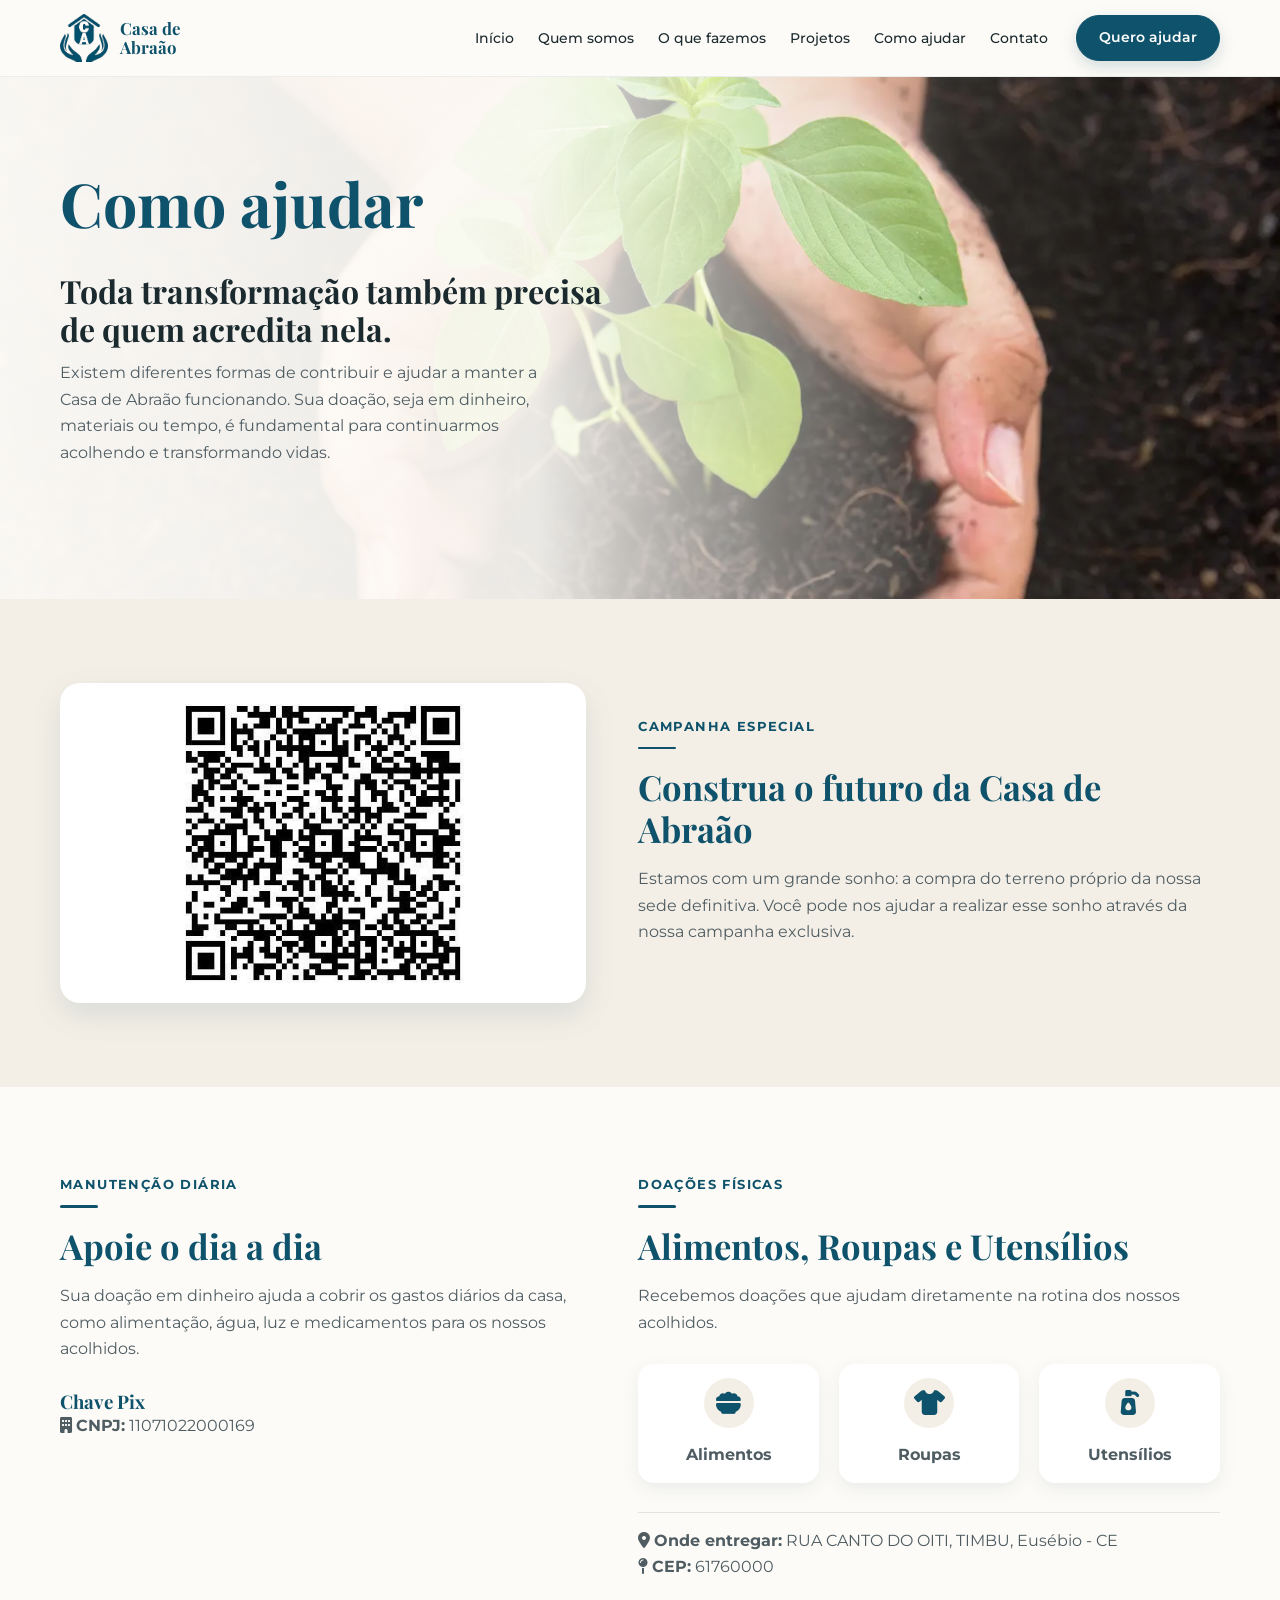
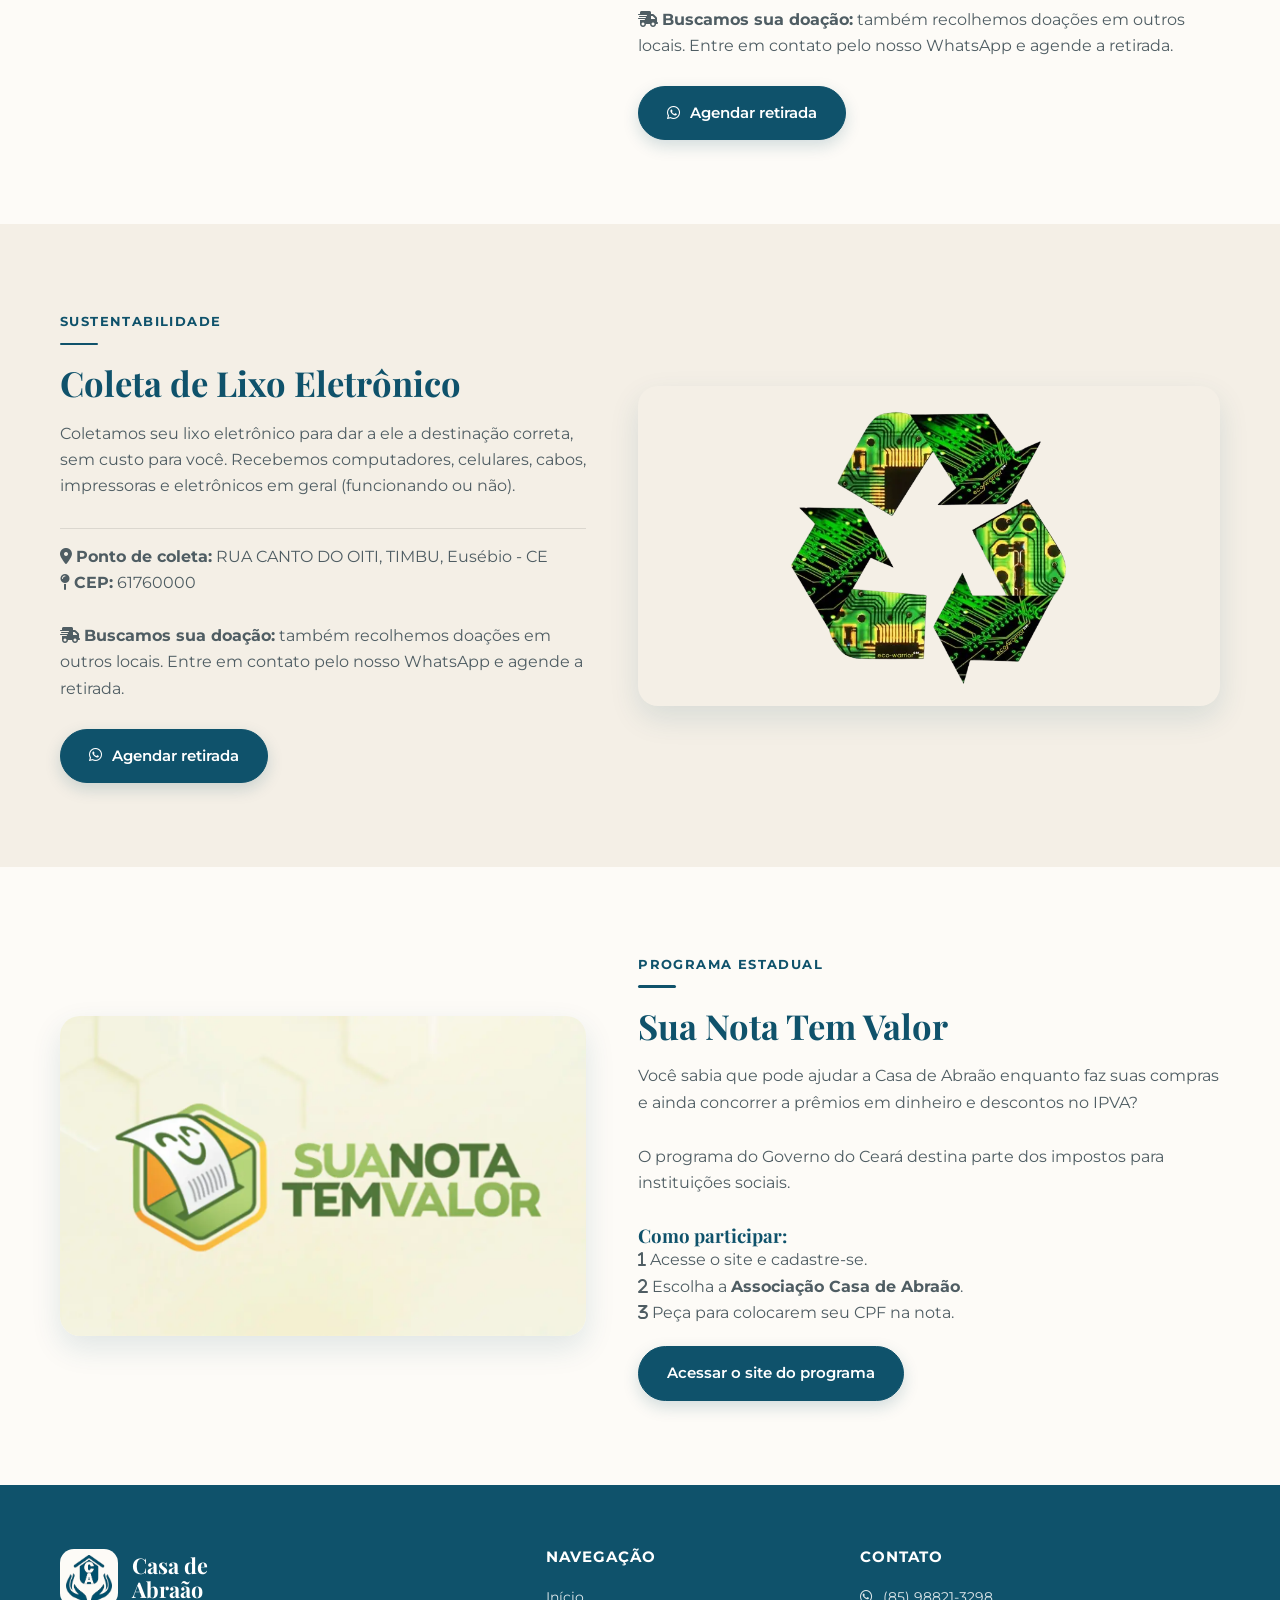
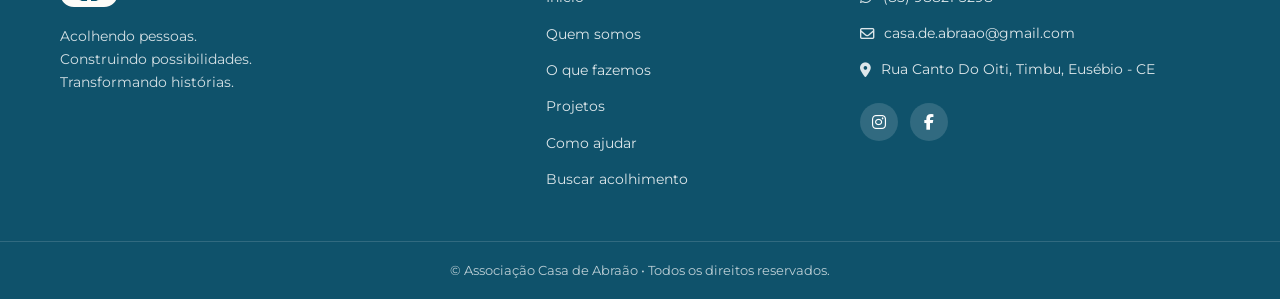
==== commit 903746e1: "endereco no footer" ====
--- a/como-ajudar.html
+++ b/como-ajudar.html
@@ -220,7 +220,7 @@
                 <ul class="contact-list">
                     <li><a href="https://wa.me/5585988213298" target="_blank" rel="noopener noreferrer"><i class="fa-brands fa-whatsapp"></i> (85) 98821-3298</a></li>
                     <li><a href="mailto:casa.de.abraao@gmail.com"><i class="fa-regular fa-envelope"></i> casa.de.abraao@gmail.com</a></li>
-                    <li><span><i class="fa-solid fa-location-dot"></i> Ceará, Brasil</span></li>
+                    <li><span><i class="fa-solid fa-location-dot"></i> Rua Canto Do Oiti, Timbu, Eusébio - CE</span></li>
                 </ul>
                 <div class="social-links">
                     <a href="https://www.instagram.com/casadeabraao/" aria-label="Instagram" title="Instagram" target="_blank"><i class="fa-brands fa-instagram"></i></a>
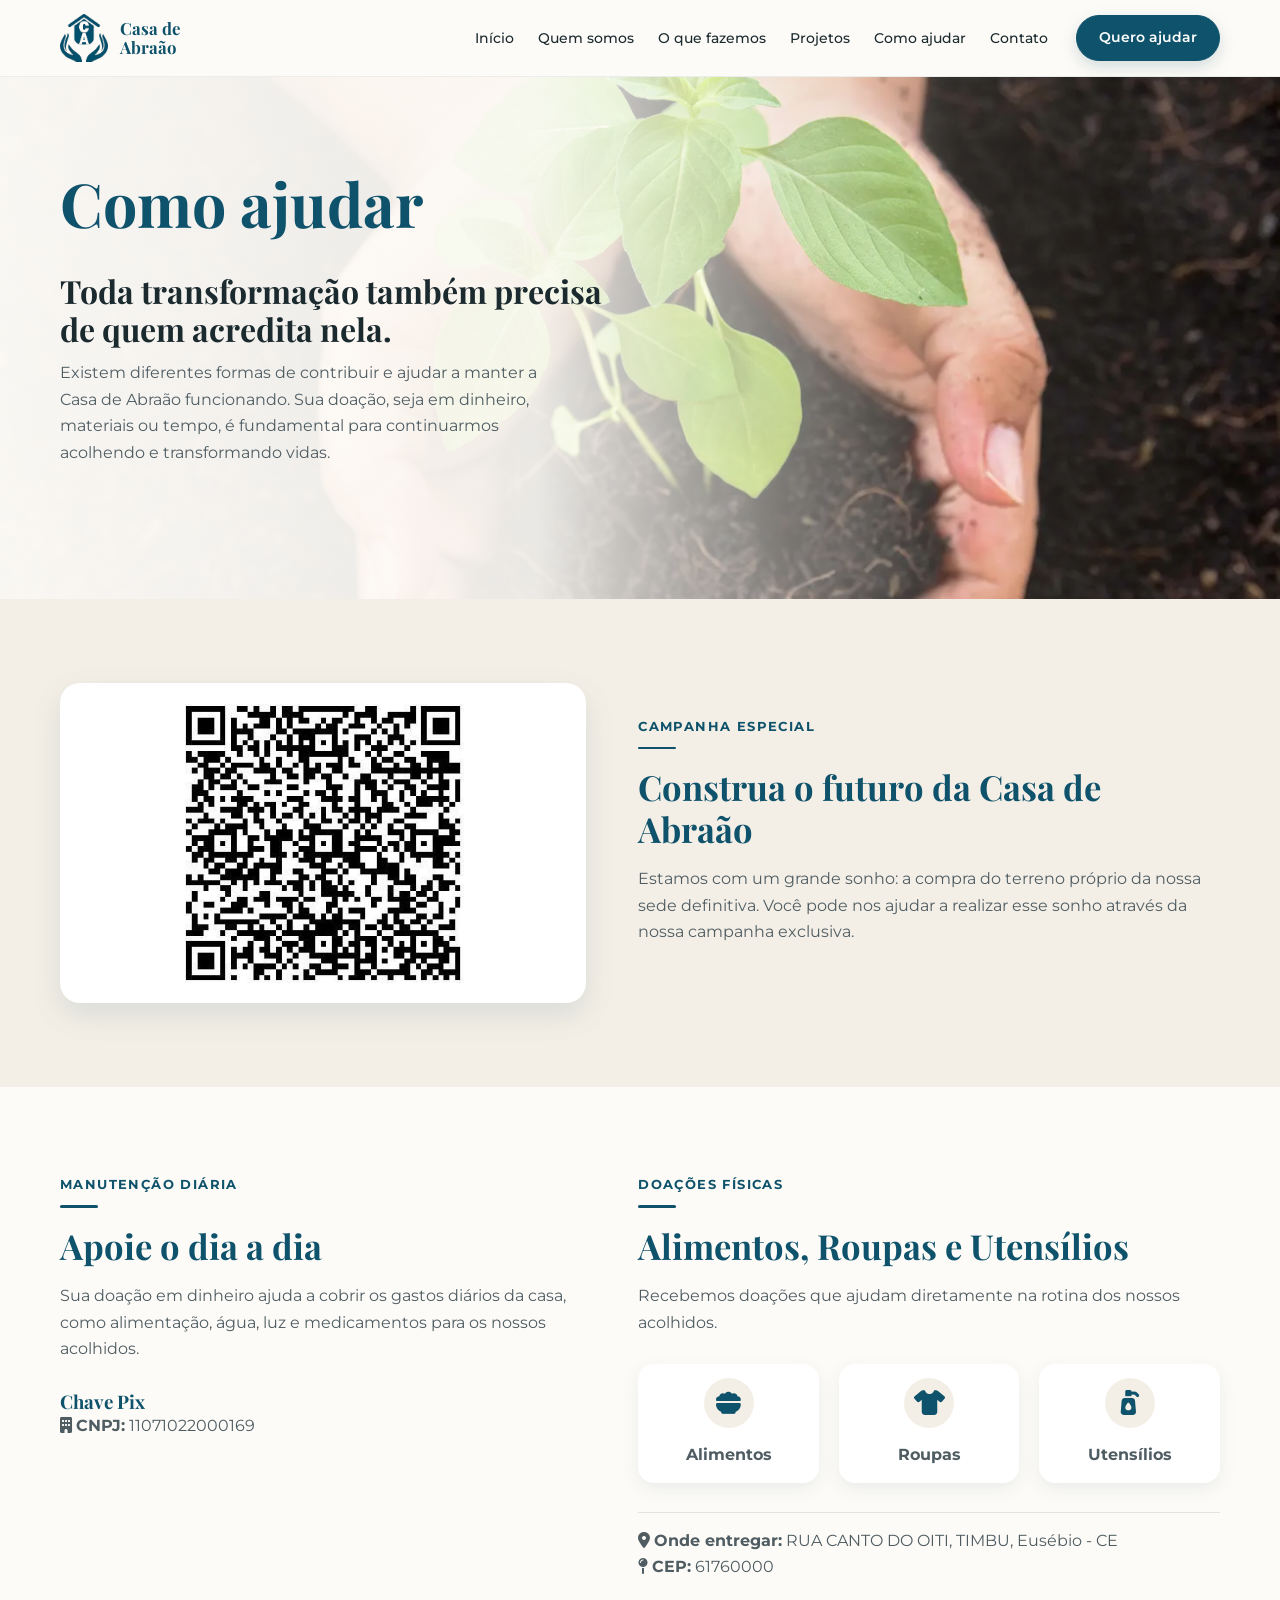
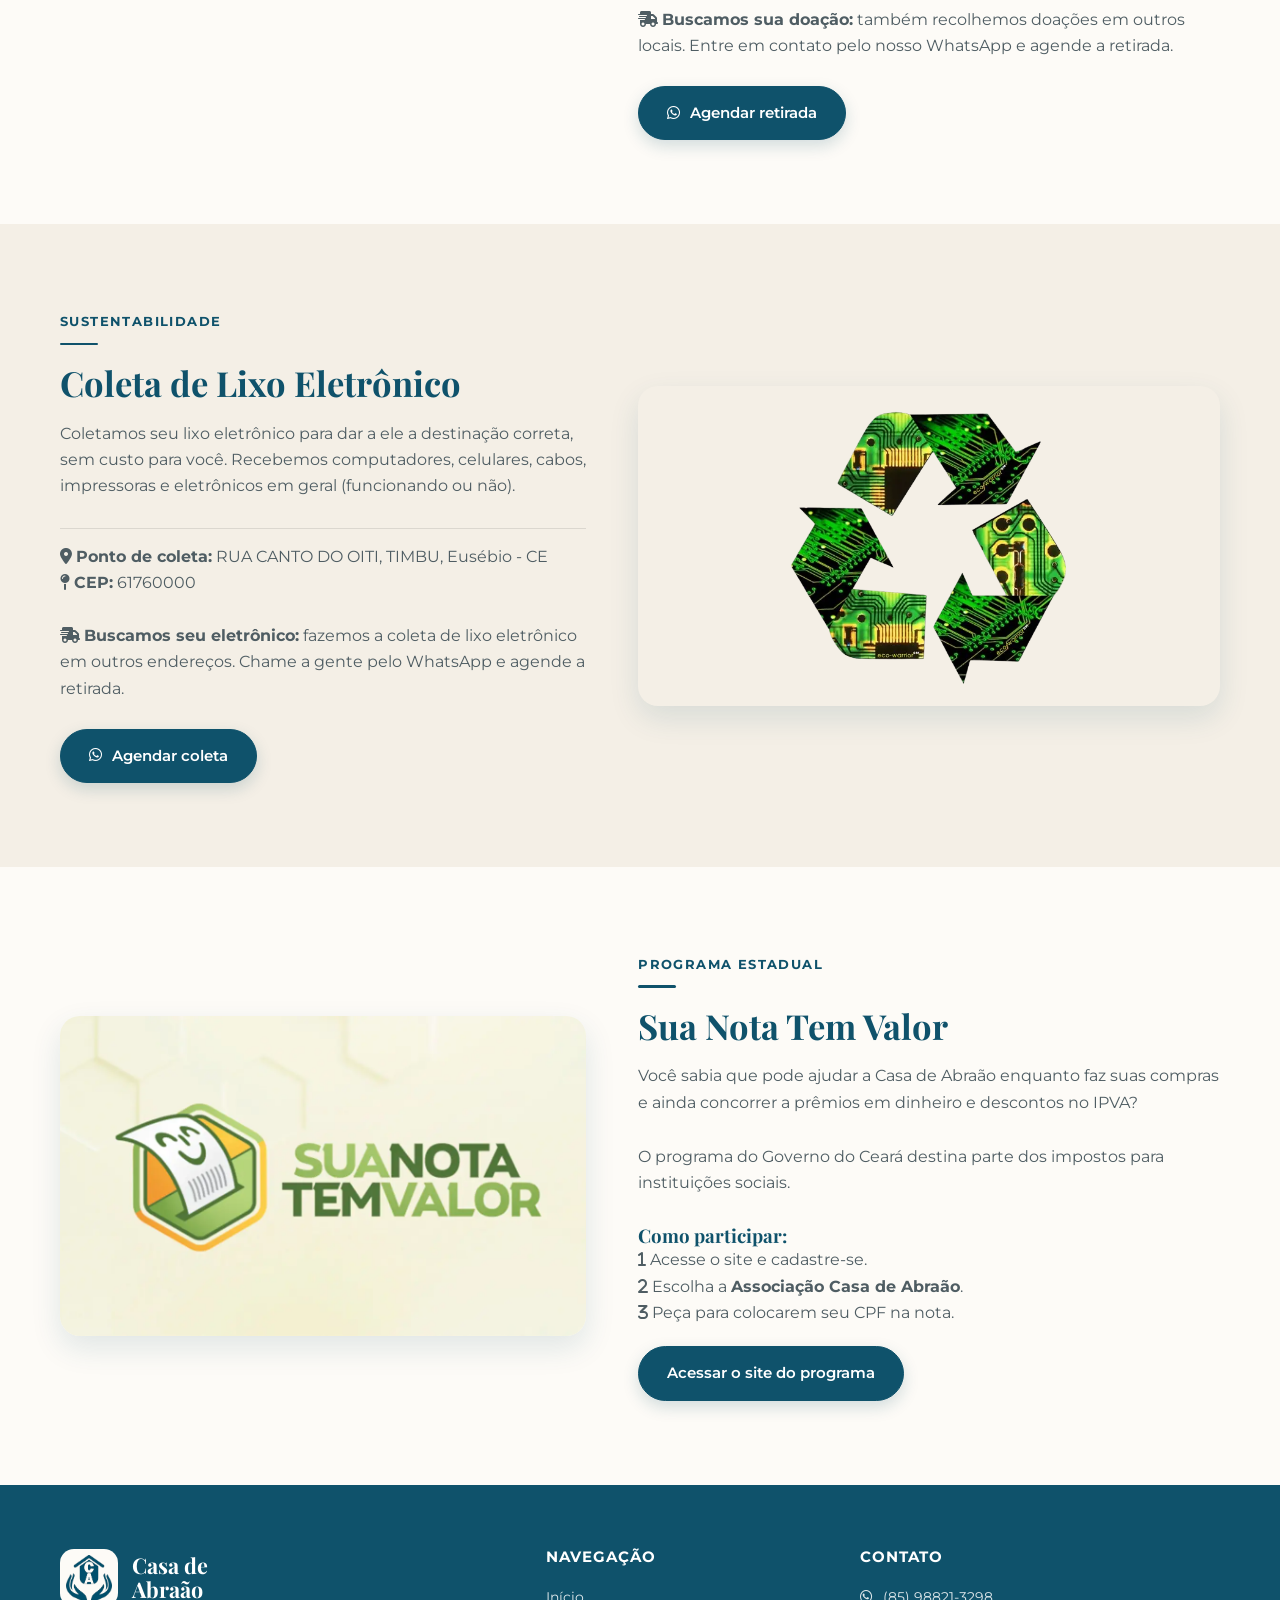
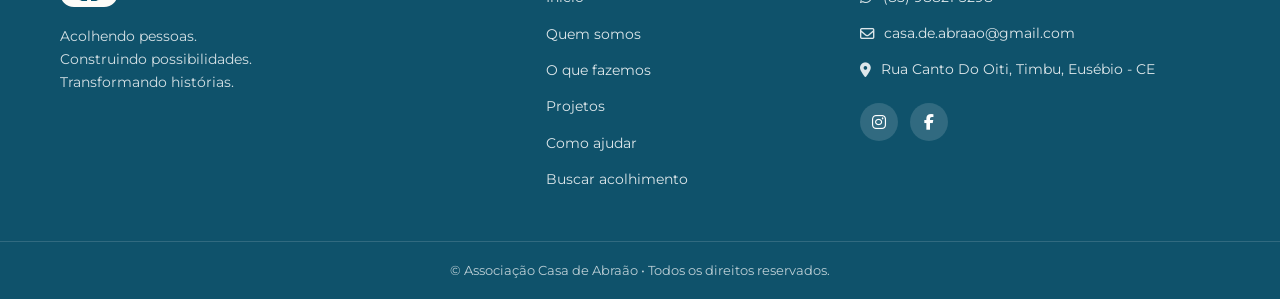
==== commit ded022c0: "Update como-ajudar.html" ====
--- a/como-ajudar.html
+++ b/como-ajudar.html
@@ -143,9 +143,9 @@
                    <p style="margin: 0; padding-top: 15px; border-top: 1px solid rgba(0,0,0,0.1);">
                         <span><i class="fa-solid fa-location-dot"></i> <strong>Ponto de coleta:</strong> RUA CANTO DO OITI, TIMBU, Eusébio - CE</span><br>
                         <span><i class="fa-solid fa-map-pin"></i> <strong>CEP:</strong> 61760000</span><br><br>
-                        <span><i class="fa-solid fa-truck-fast"></i> <strong>Buscamos sua doação:</strong> também recolhemos doações em outros locais. Entre em contato pelo nosso WhatsApp e agende a retirada.</span><br><br>
+                        <span><i class="fa-solid fa-truck-fast"></i> <strong>Buscamos seu eletrônico:</strong> fazemos a coleta de lixo eletrônico em outros endereços. Chame a gente pelo WhatsApp e agende a retirada.</span><br><br>
                         <a href="https://wa.me/5585988213298?text=Ol%C3%A1!%20Gostaria%20de%20informa%C3%A7%C3%B5es%20sobre%20acolhimento%20na%20Casa%20de%20Abra%C3%A3o." target="_blank" rel="noopener noreferrer" class="btn btn-primary">
-                            <i class="fa-brands fa-whatsapp"></i> Agendar retirada
+                            <i class="fa-brands fa-whatsapp"></i> Agendar coleta
                         </a>
                     </p>
                 </div>
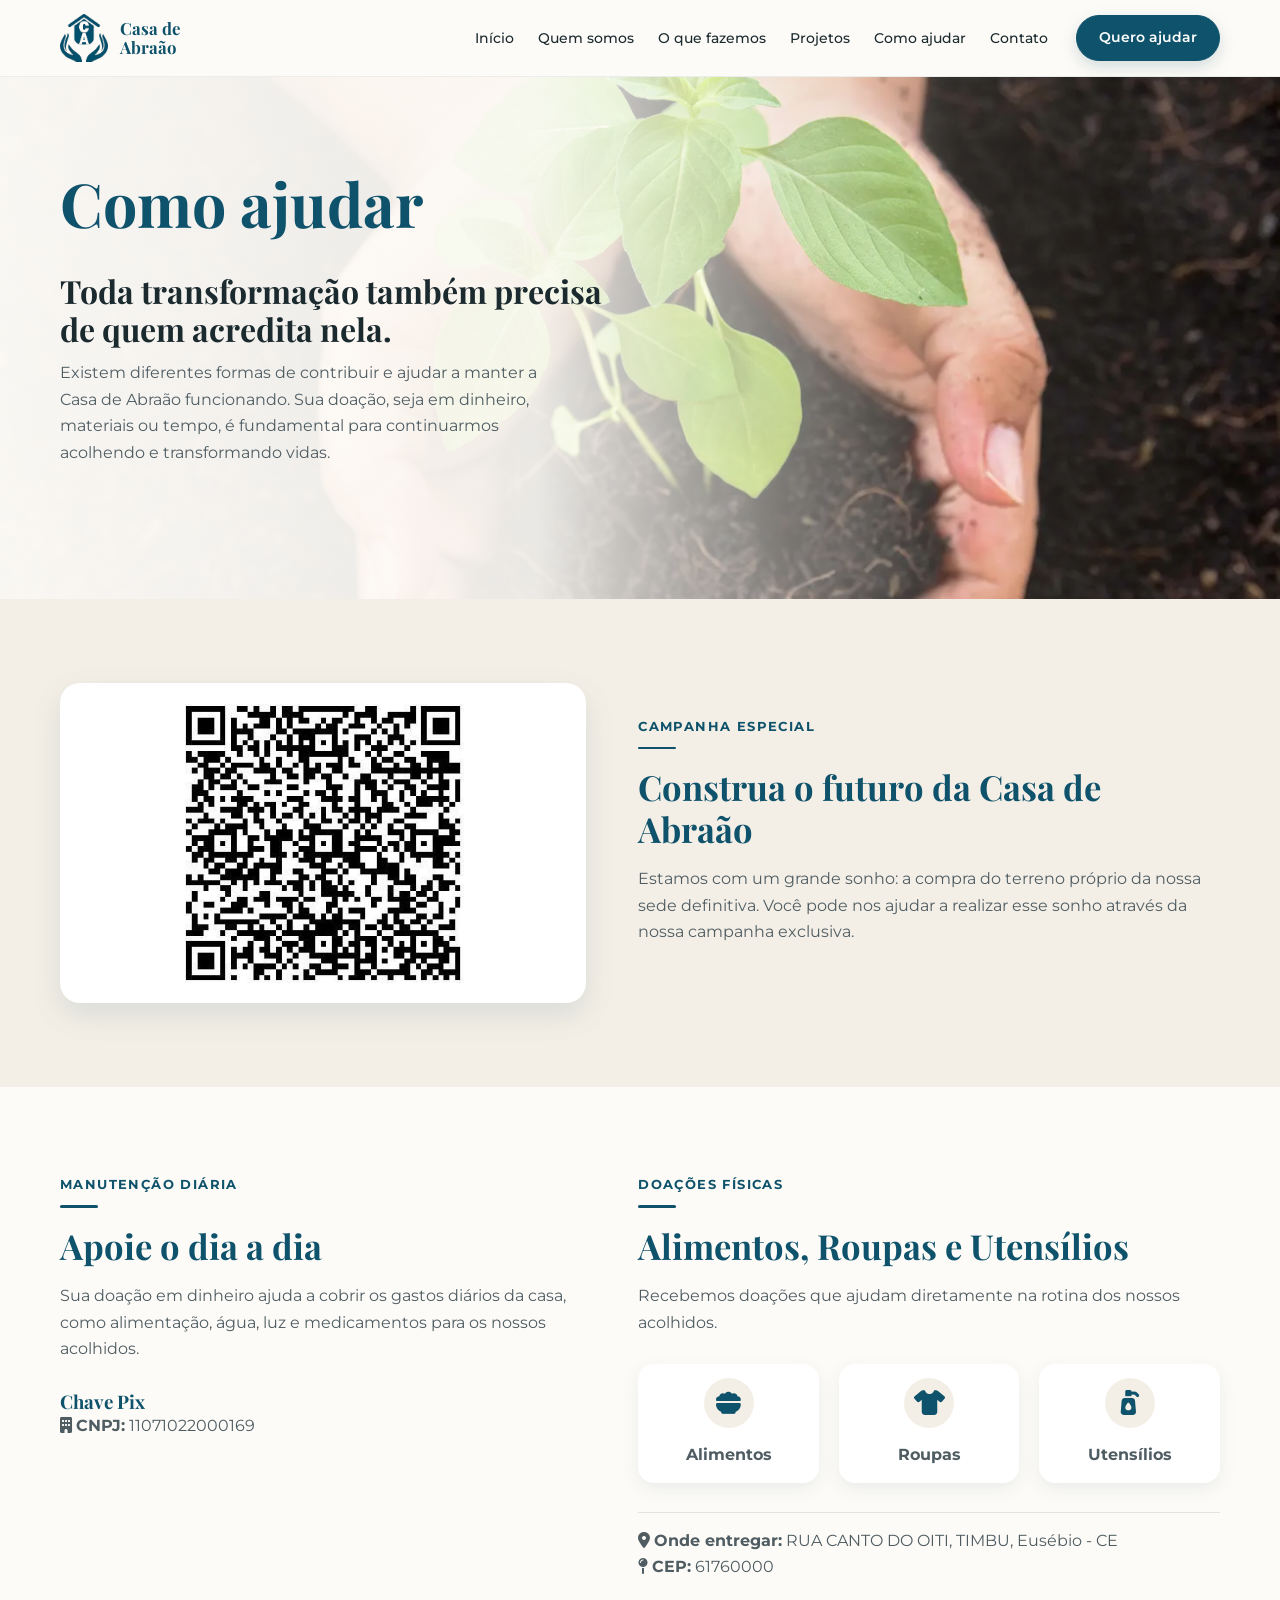
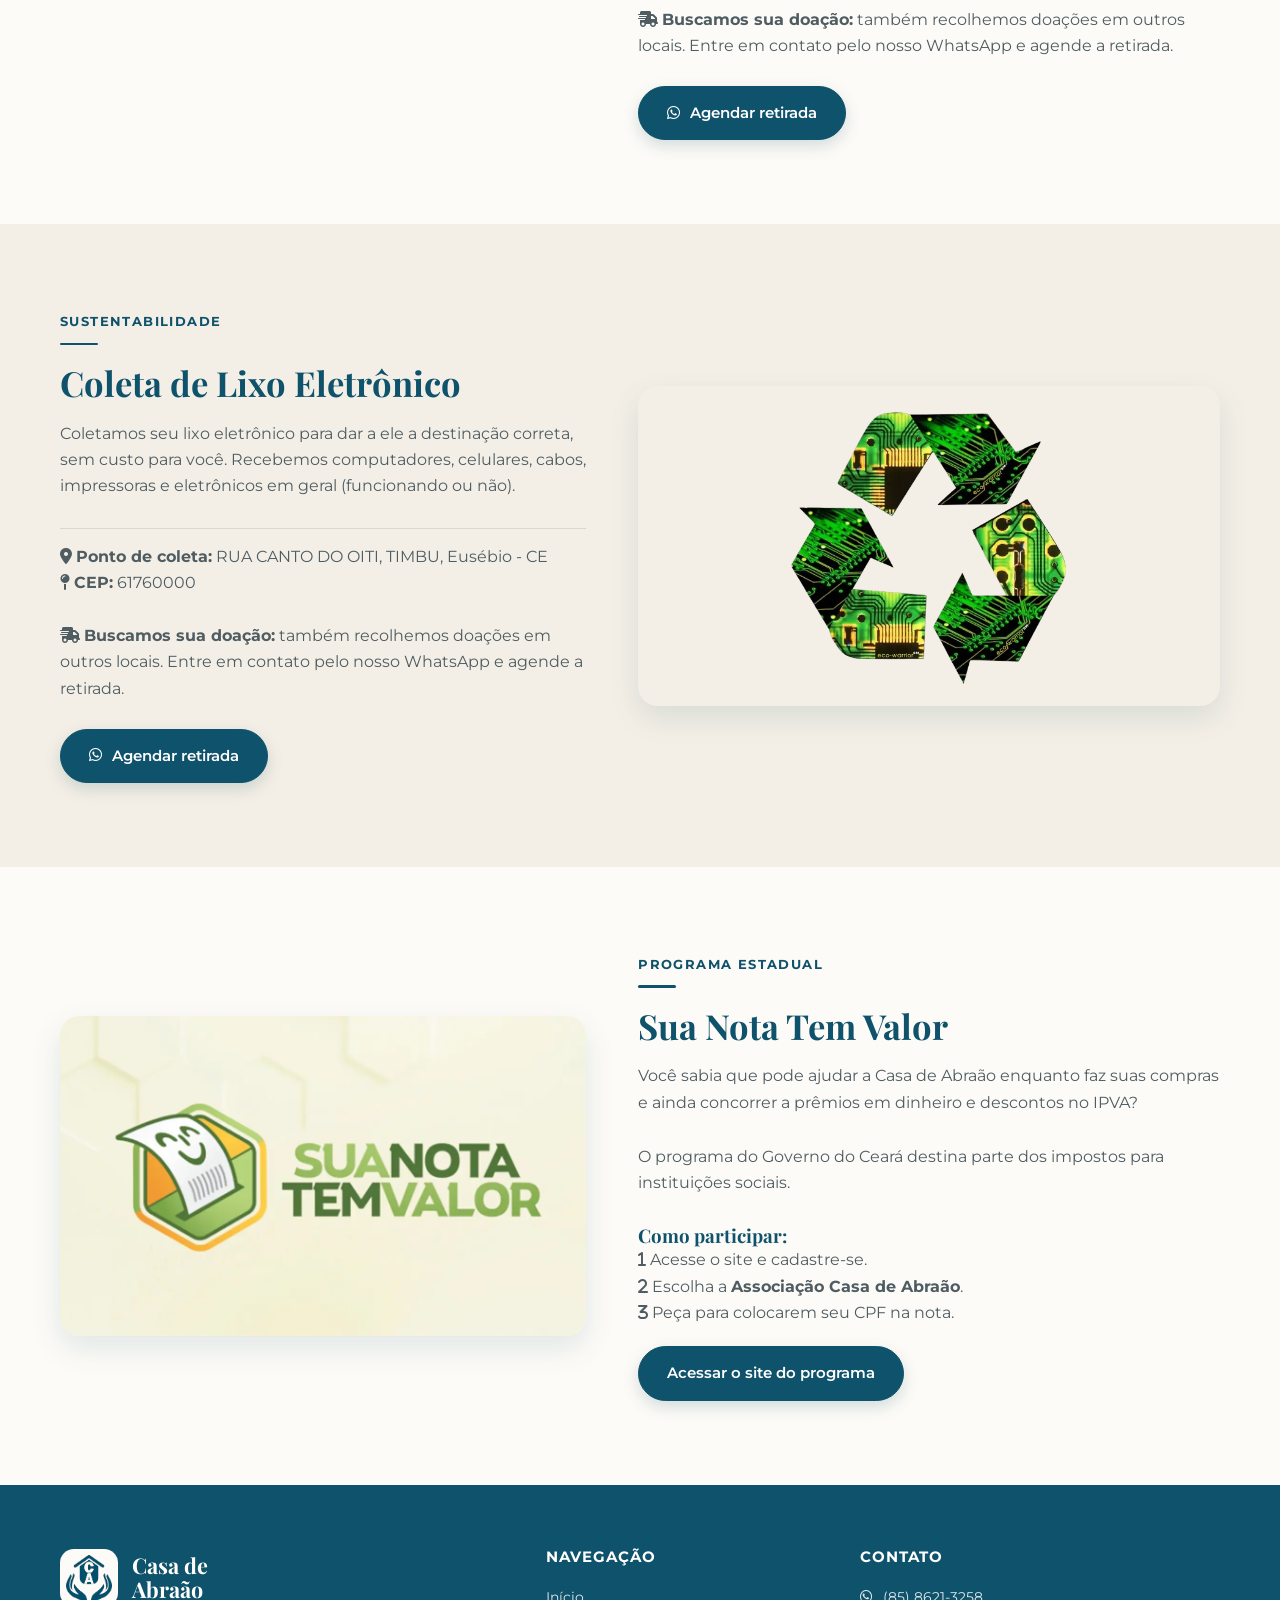
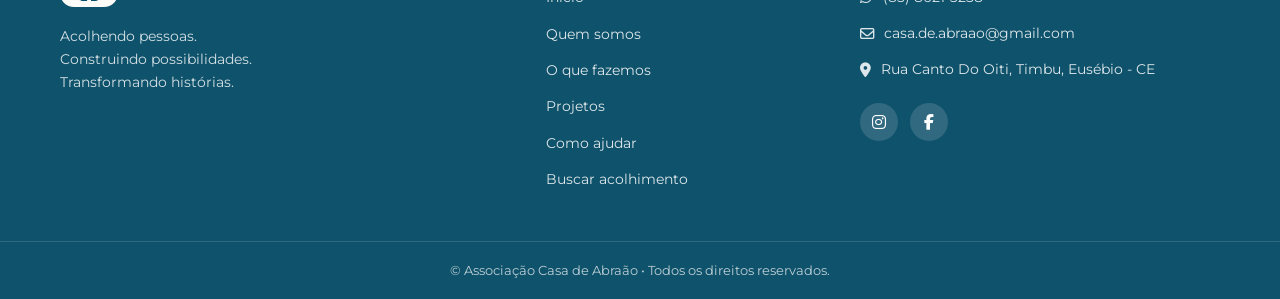
==== commit a6414f29: "atualização do contato" ====
--- a/como-ajudar.html
+++ b/como-ajudar.html
@@ -121,7 +121,7 @@
                                 <span><i class="fa-solid fa-location-dot"></i> <strong>Onde entregar:</strong> RUA CANTO DO OITI, TIMBU, Eusébio - CE</span><br>
                                 <span><i class="fa-solid fa-map-pin"></i> <strong>CEP:</strong> 61760000</span><br><br>
                                 <span><i class="fa-solid fa-truck-fast"></i> <strong>Buscamos sua doação:</strong> também recolhemos doações em outros locais. Entre em contato pelo nosso WhatsApp e agende a retirada.</span><br><br>
-                                <a href="https://wa.me/5585988213298?text=Ol%C3%A1!%20Gostaria%20de%20informa%C3%A7%C3%B5es%20sobre%20acolhimento%20na%20Casa%20de%20Abra%C3%A3o." target="_blank" rel="noopener noreferrer" class="btn btn-primary">
+                                <a href="https://wa.me/558586213258?text=Ol%C3%A1!%20Gostaria%20de%20informa%C3%A7%C3%B5es%20sobre%20acolhimento%20na%20Casa%20de%20Abra%C3%A3o." target="_blank" rel="noopener noreferrer" class="btn btn-primary">
                                     <i class="fa-brands fa-whatsapp"></i> Agendar retirada
                                 </a>
                             </p>
@@ -143,9 +143,9 @@
                    <p style="margin: 0; padding-top: 15px; border-top: 1px solid rgba(0,0,0,0.1);">
                         <span><i class="fa-solid fa-location-dot"></i> <strong>Ponto de coleta:</strong> RUA CANTO DO OITI, TIMBU, Eusébio - CE</span><br>
                         <span><i class="fa-solid fa-map-pin"></i> <strong>CEP:</strong> 61760000</span><br><br>
-                        <span><i class="fa-solid fa-truck-fast"></i> <strong>Buscamos seu eletrônico:</strong> fazemos a coleta de lixo eletrônico em outros endereços. Chame a gente pelo WhatsApp e agende a retirada.</span><br><br>
-                        <a href="https://wa.me/5585988213298?text=Ol%C3%A1!%20Gostaria%20de%20informa%C3%A7%C3%B5es%20sobre%20acolhimento%20na%20Casa%20de%20Abra%C3%A3o." target="_blank" rel="noopener noreferrer" class="btn btn-primary">
-                            <i class="fa-brands fa-whatsapp"></i> Agendar coleta
+                        <span><i class="fa-solid fa-truck-fast"></i> <strong>Buscamos sua doação:</strong> também recolhemos doações em outros locais. Entre em contato pelo nosso WhatsApp e agende a retirada.</span><br><br>
+                        <a href="https://wa.me/558586213258?text=Ol%C3%A1!%20Gostaria%20de%20informa%C3%A7%C3%B5es%20sobre%20acolhimento%20na%20Casa%20de%20Abra%C3%A3o." target="_blank" rel="noopener noreferrer" class="btn btn-primary">
+                            <i class="fa-brands fa-whatsapp"></i> Agendar retirada
                         </a>
                     </p>
                 </div>
@@ -218,7 +218,7 @@
             <div class="footer-col">
                 <h3>Contato</h3>
                 <ul class="contact-list">
-                    <li><a href="https://wa.me/5585988213298" target="_blank" rel="noopener noreferrer"><i class="fa-brands fa-whatsapp"></i> (85) 98821-3298</a></li>
+                    <li><a href="https://wa.me/558586213258" target="_blank" rel="noopener noreferrer"><i class="fa-brands fa-whatsapp"></i> (85) 8621-3258</a></li>
                     <li><a href="mailto:casa.de.abraao@gmail.com"><i class="fa-regular fa-envelope"></i> casa.de.abraao@gmail.com</a></li>
                     <li><span><i class="fa-solid fa-location-dot"></i> Rua Canto Do Oiti, Timbu, Eusébio - CE</span></li>
                 </ul>
